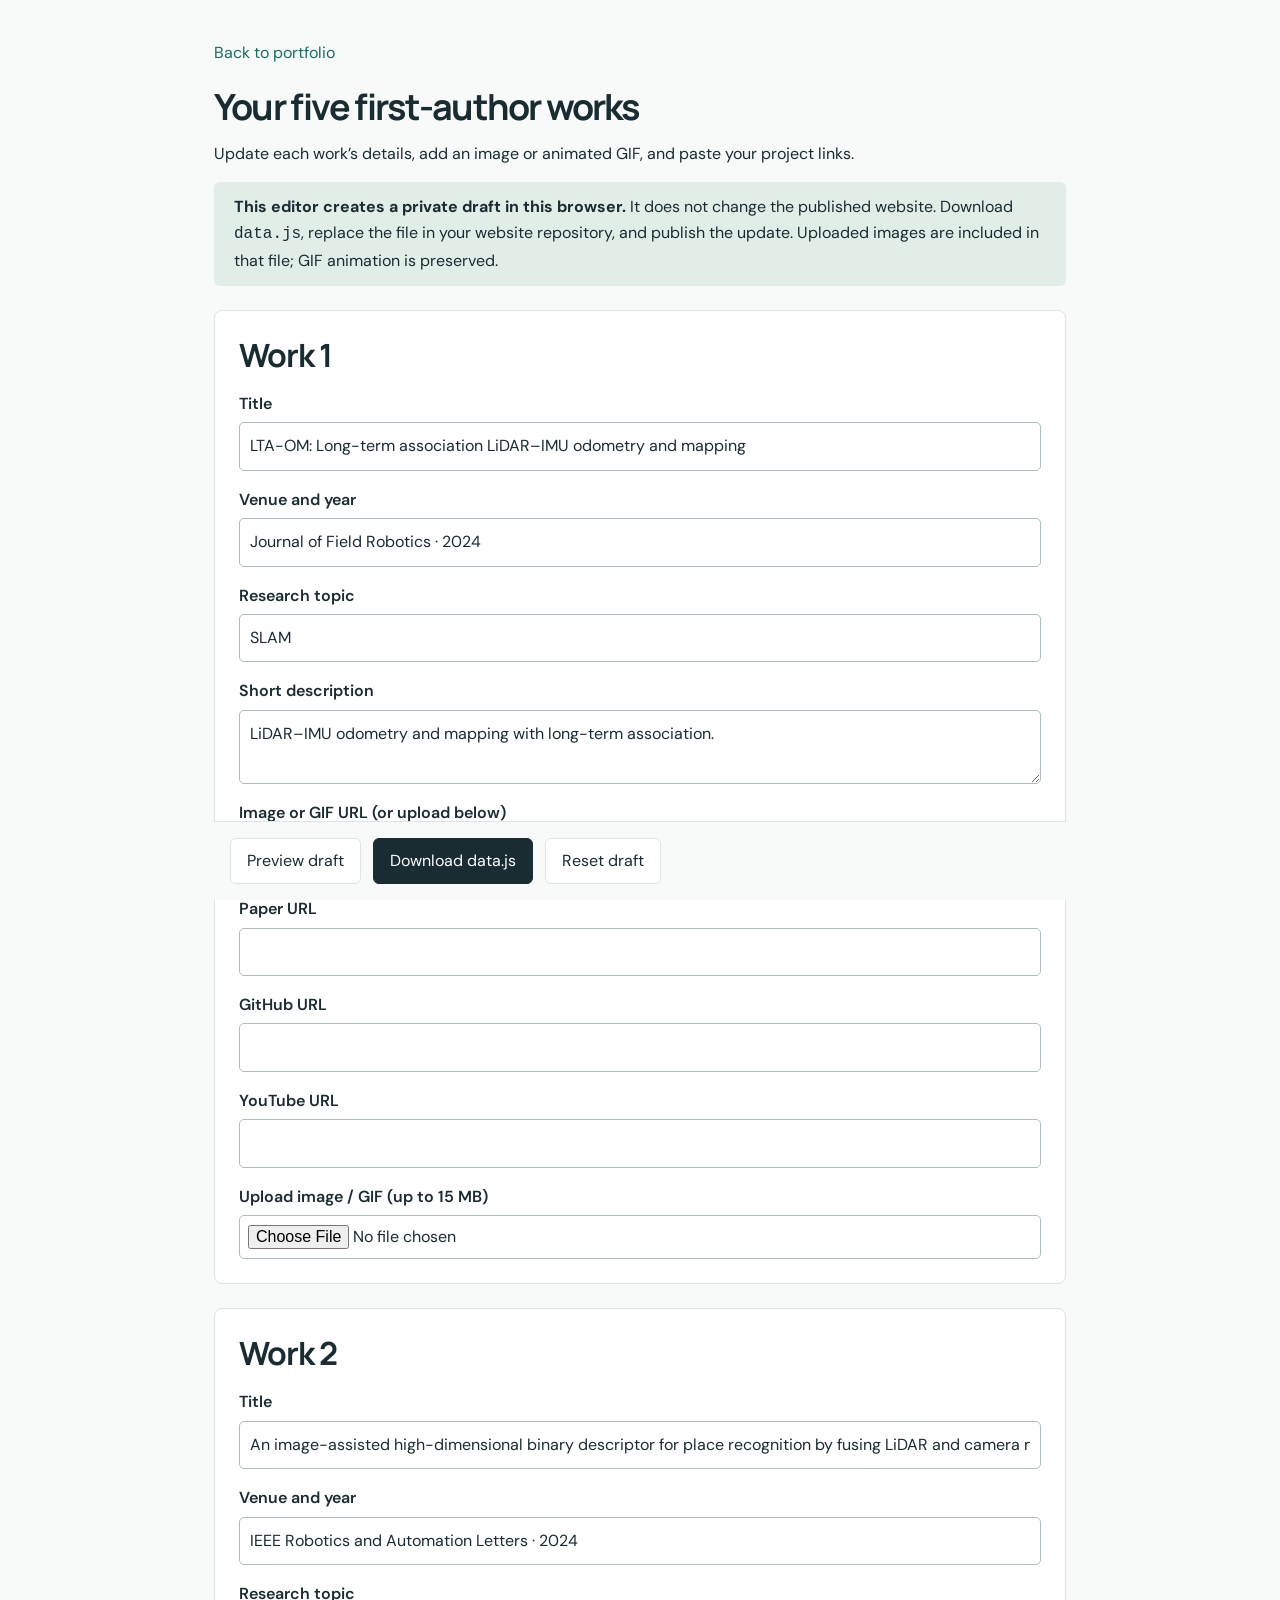
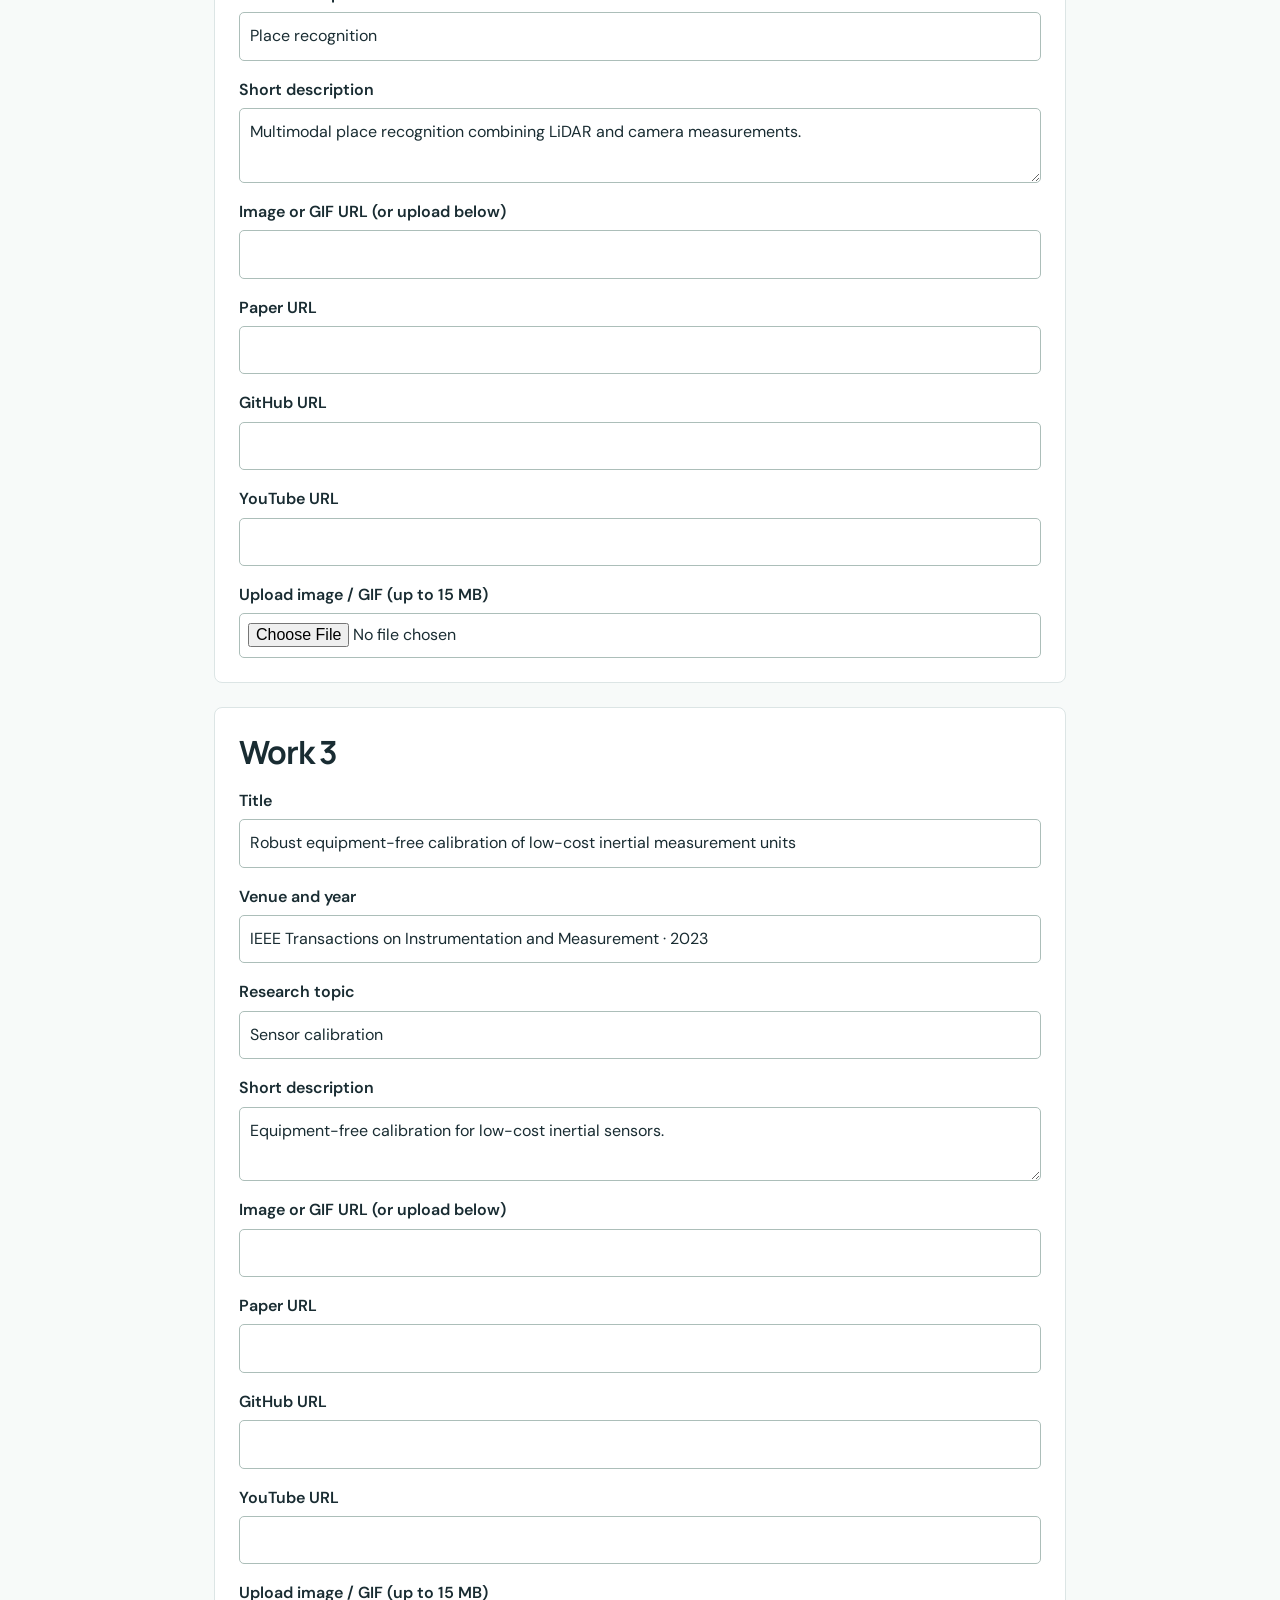
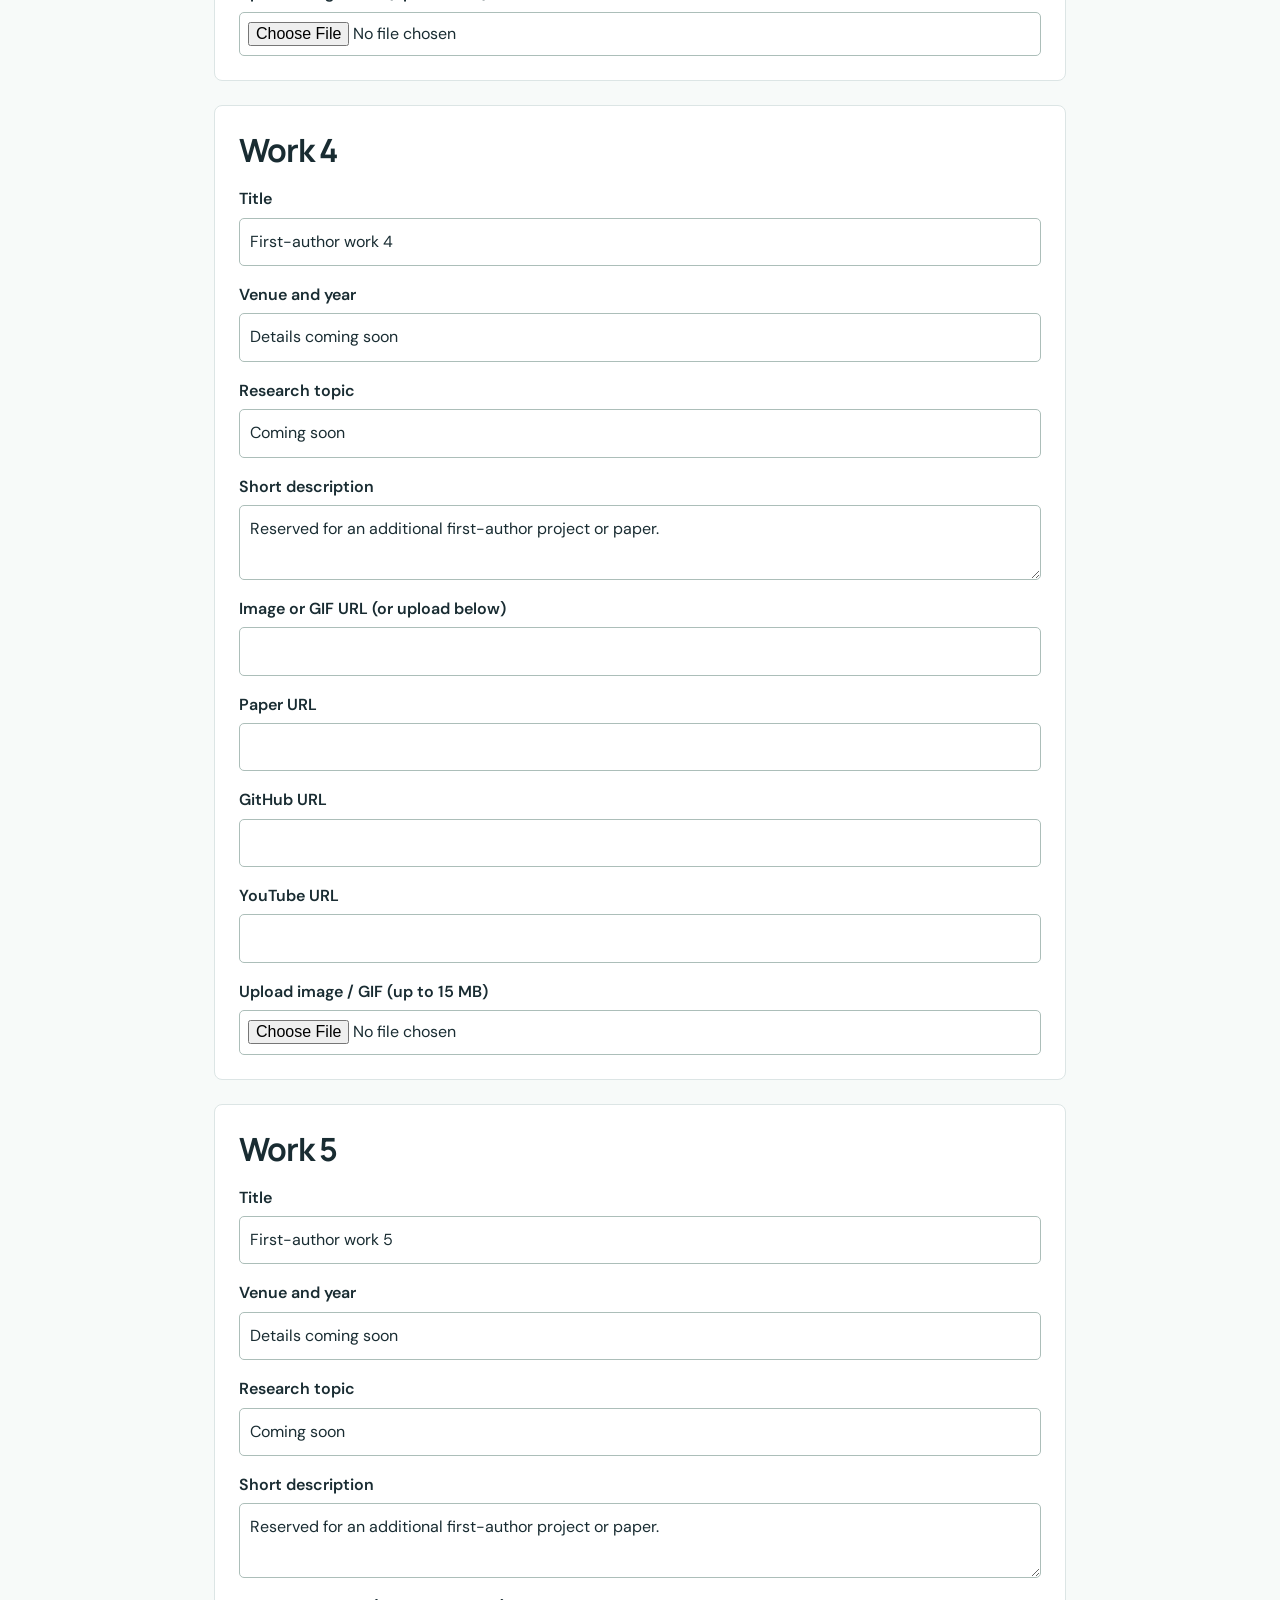
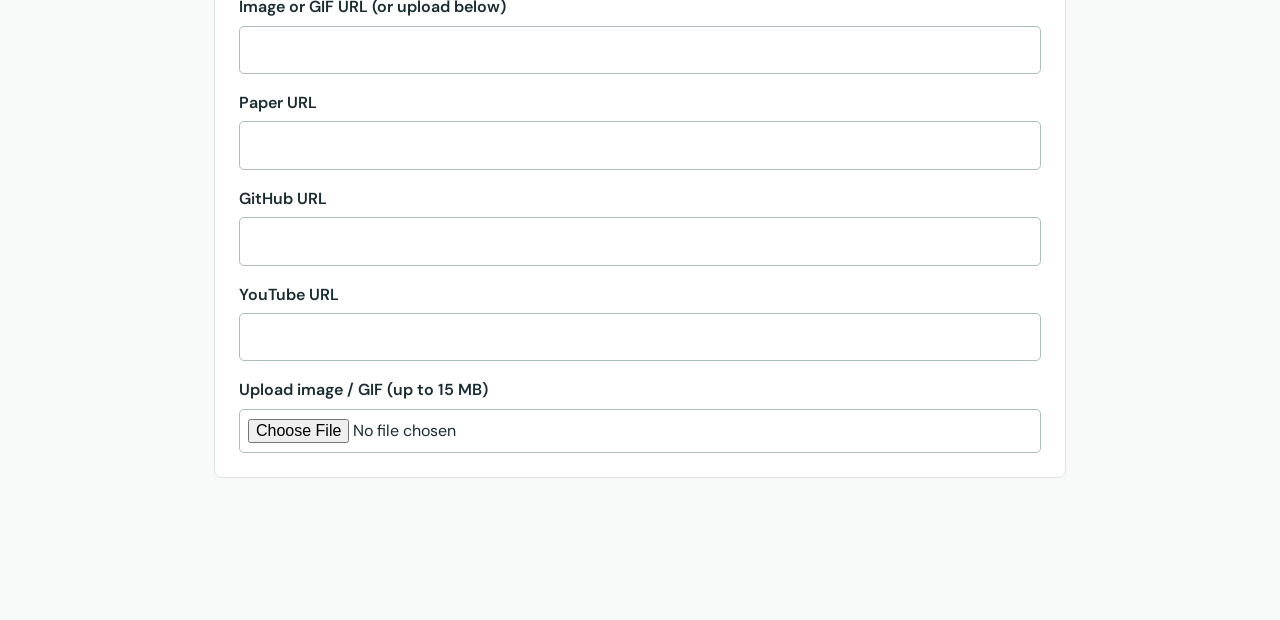
==== edit.html @ 9c7549ad "Add files via upload" ====
<!doctype html><html lang="en"><head><meta charset="utf-8"><meta name="viewport" content="width=device-width,initial-scale=1"><title>Edit projects | Zuhao Zou</title><link rel="stylesheet" href="style.css"><meta name="robots" content="noindex"></head><body><main class="editor"><a href="index.html">Back to portfolio</a><h1 style="font-size:36px">Your five first-author works</h1><p>Update each work’s details, add an image or animated GIF, and paste your project links.</p><div class="notice"><strong>This editor creates a private draft in this browser.</strong> It does not change the published website. Download <code>data.js</code>, replace the file in your website repository, and publish the update. Uploaded images are included in that file; GIF animation is preserved.</div><div id="editor"></div><div class="actions"><button id="preview">Preview draft</button><button id="download" class="primary">Download data.js</button><button id="reset">Reset draft</button><span id="status" role="status" aria-live="polite"></span></div></main><script src="data.js"></script><script src="editor.js"></script></body></html>
---- style.css ----
@import url('https://fonts.googleapis.com/css2?family=DM+Sans:wght@400;500;600;700&family=Manrope:wght@400;500;600;700;800&display=swap');
:root{--ink:#192c32;--muted:#5e7279;--line:#dce5e5;--accent:#166e63;--bg:#f7faf9}*{box-sizing:border-box}html{scroll-behavior:smooth;scroll-padding-top:90px}body{margin:0;background:var(--bg);color:var(--ink);font:16px/1.65 'DM Sans',sans-serif}a{color:var(--accent);text-decoration:none}a:hover{text-decoration:underline}button,input,textarea{font:inherit}button,.button{display:inline-block;border:1px solid var(--line);padding:9px 16px;border-radius:6px;background:white;color:var(--ink);cursor:pointer}button:hover,.button:hover{border-color:var(--accent)}header{background:#f7faf9f5;border-bottom:1px solid var(--line);position:sticky;top:0;z-index:2}.nav{max-width:1150px;margin:auto;display:flex;align-items:center;justify-content:space-between;gap:24px;padding:21px 32px}.brand{font-weight:800;color:var(--ink)}nav{display:flex;gap:28px;font-size:14px}nav a{color:var(--muted)}main{max-width:1150px;margin:auto;padding:0 32px}.hero{display:grid;grid-template-columns:1fr 270px;gap:85px;align-items:center;padding:86px 0 70px}.eyebrow{text-transform:uppercase;letter-spacing:.15em;font-size:13px;font-weight:700;color:var(--accent)}h1,h2,h3{font-family:Manrope,sans-serif;line-height:1.25}h1{font-size:clamp(40px,6vw,66px);letter-spacing:-.05em;margin:18px 0 12px}h1 span{font-size:28px;font-weight:500;letter-spacing:0;color:var(--muted);display:block;margin-top:12px}.intro{font-size:20px;max-width:640px;color:var(--muted)}.portrait{width:100%;aspect-ratio:1;object-fit:cover;border-radius:12px}.caption{font-size:14px;color:var(--muted);margin-top:12px}.links{display:flex;flex-wrap:wrap;gap:10px;margin-top:24px}.primary{background:var(--ink);color:white;border-color:var(--ink)}section{padding:58px 0;border-top:1px solid var(--line)}.section-head{display:flex;justify-content:space-between;align-items:end;gap:24px;margin-bottom:30px}h2{font-size:32px;letter-spacing:-.03em;margin:0 0 8px}p{margin:0 0 14px}.muted{color:var(--muted)}.work{display:grid;grid-template-columns:340px 1fr;gap:34px;padding:28px 0;border-bottom:1px solid var(--line)}.work:last-child{border-bottom:0}.media{background:#e7f0ed;border-radius:8px;aspect-ratio:16/10;display:flex;align-items:center;justify-content:center;overflow:hidden;position:relative}.media img{width:100%;height:100%;object-fit:contain}.placeholder{text-align:center;color:#52746e}.placeholder svg{display:block;margin:0 auto 12px}.placeholder small{display:block;font-size:13px;color:#6c847f}.tag{font-size:13px;color:var(--accent);font-weight:700;letter-spacing:.04em}h3{font-size:22px;margin:10px 0 12px}.venue{font-size:14px;color:var(--muted)}.work .links{margin-top:18px}.work .button{font-size:14px;padding:6px 12px}.empty-links{font-size:14px;color:var(--muted);margin-top:18px}.rows{display:grid;gap:30px}.row{display:grid;grid-template-columns:190px 1fr;gap:36px}.row h3{margin:0 0 6px;font-size:20px}.date{color:var(--muted);font-size:14px;padding-top:4px}.skills{display:flex;flex-wrap:wrap;gap:10px}.skill{padding:10px 18px;background:#e8efed;border-radius:5px}.contact{padding-bottom:65px}.contact a{font-size:22px}footer{max-width:1150px;margin:auto;padding:24px 32px;border-top:1px solid var(--line);display:flex;justify-content:space-between;font-size:14px;color:var(--muted)}:focus-visible{outline:3px solid #369a89;outline-offset:4px}.notice{padding:12px 20px;background:#e1eee8;border-radius:6px;margin-bottom:24px}.editor{max-width:900px;padding:40px 24px;margin:auto}.edit-card{border:1px solid var(--line);border-radius:8px;padding:24px;margin:24px 0;background:white}label{display:block;font-weight:600;margin:16px 0 5px}input,textarea{display:block;width:100%;padding:10px;border:1px solid #acbeb9;border-radius:5px;color:var(--ink);background:white}input[type=file]{padding:8px}.actions{position:sticky;bottom:0;padding:16px;background:#f7faf9f5;display:flex;flex-wrap:wrap;gap:12px;border-top:1px solid var(--line)}.edit-preview{max-height:180px;max-width:100%;margin-top:12px}.skip{position:absolute;left:-9999px}.skip:focus{left:10px;top:10px;background:white;z-index:5}@media(max-width:760px){.nav{padding:16px 20px;flex-wrap:wrap;gap:10px}nav{gap:18px;font-size:13px}main{padding:0 22px}.hero{grid-template-columns:1fr;gap:30px;padding:48px 0}.hero aside{max-width:200px;grid-row:1}.portrait{aspect-ratio:1.2}.intro{font-size:18px}.work{grid-template-columns:1fr;gap:20px}.row{grid-template-columns:1fr;gap:8px}.section-head{display:block}section{padding:40px 0}footer{padding:24px 22px;gap:20px}.contact a{font-size:18px}}@media(prefers-reduced-motion:reduce){html{scroll-behavior:auto}}
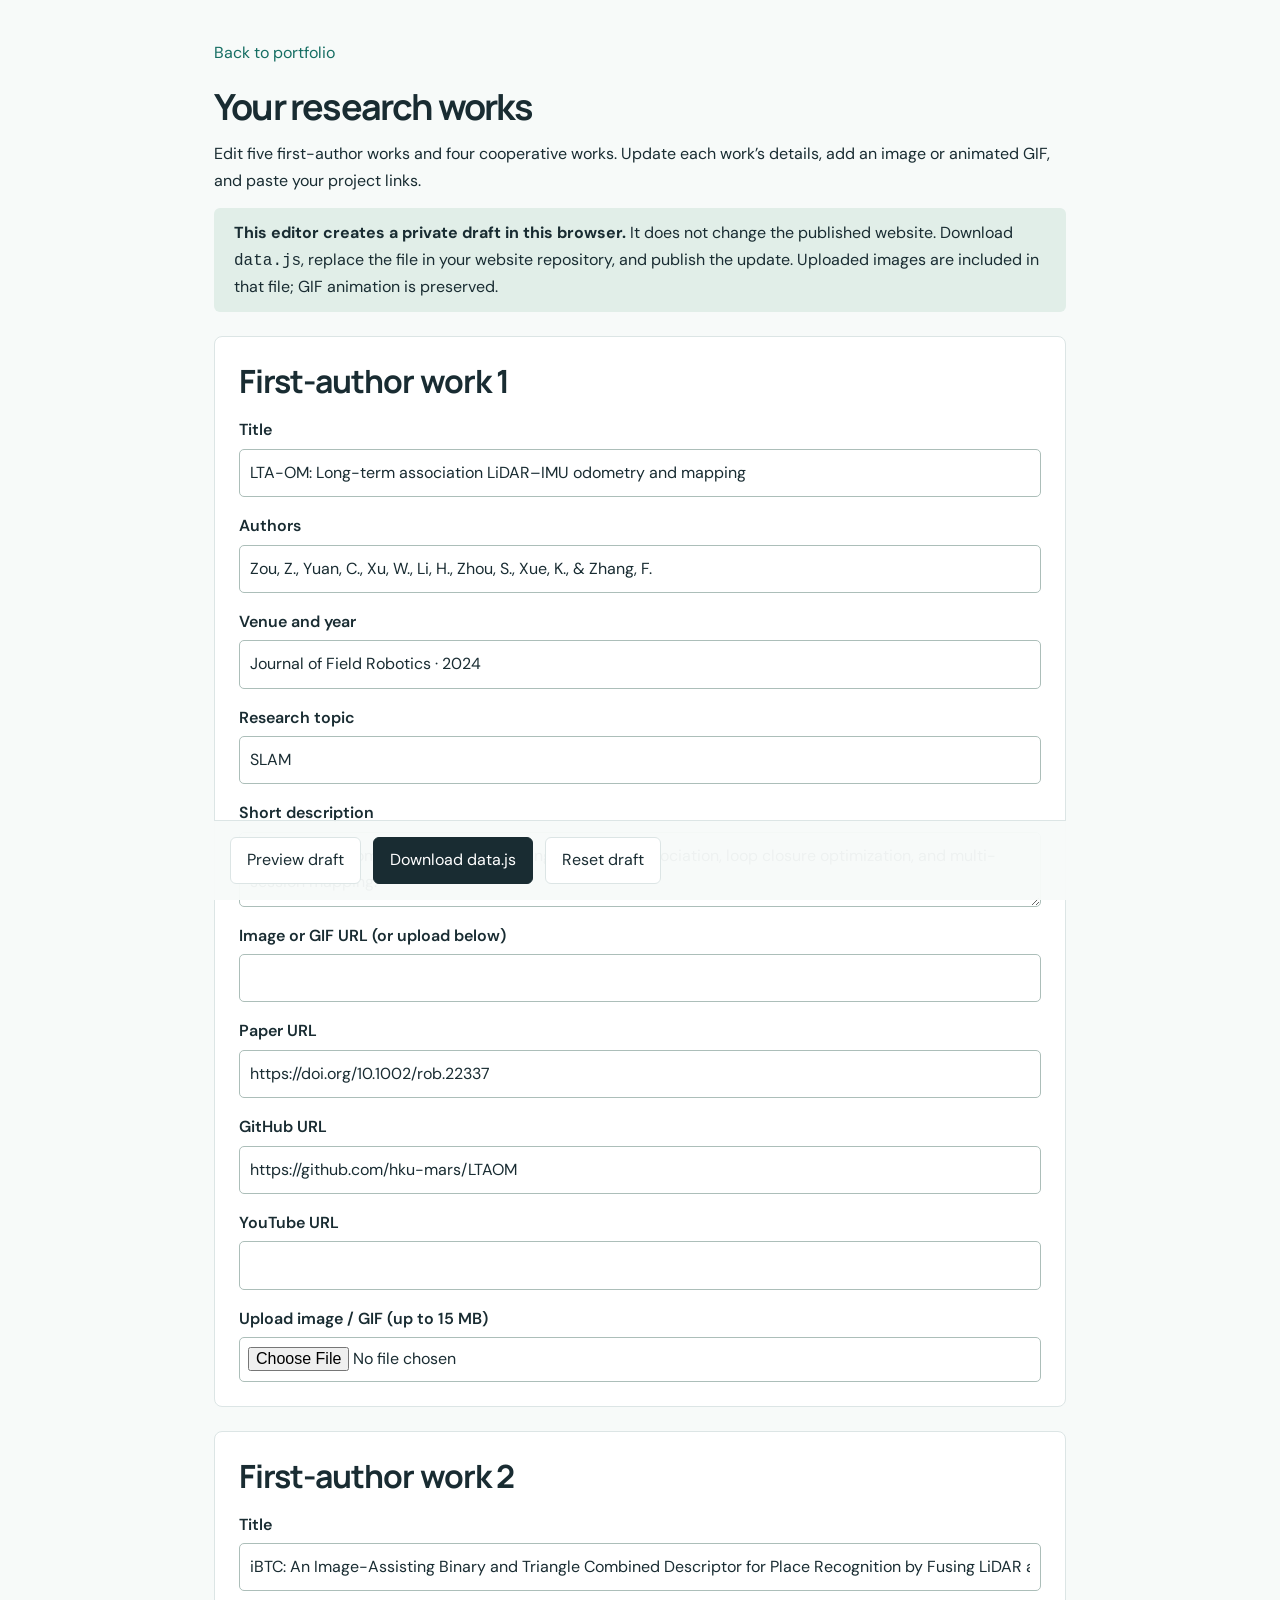
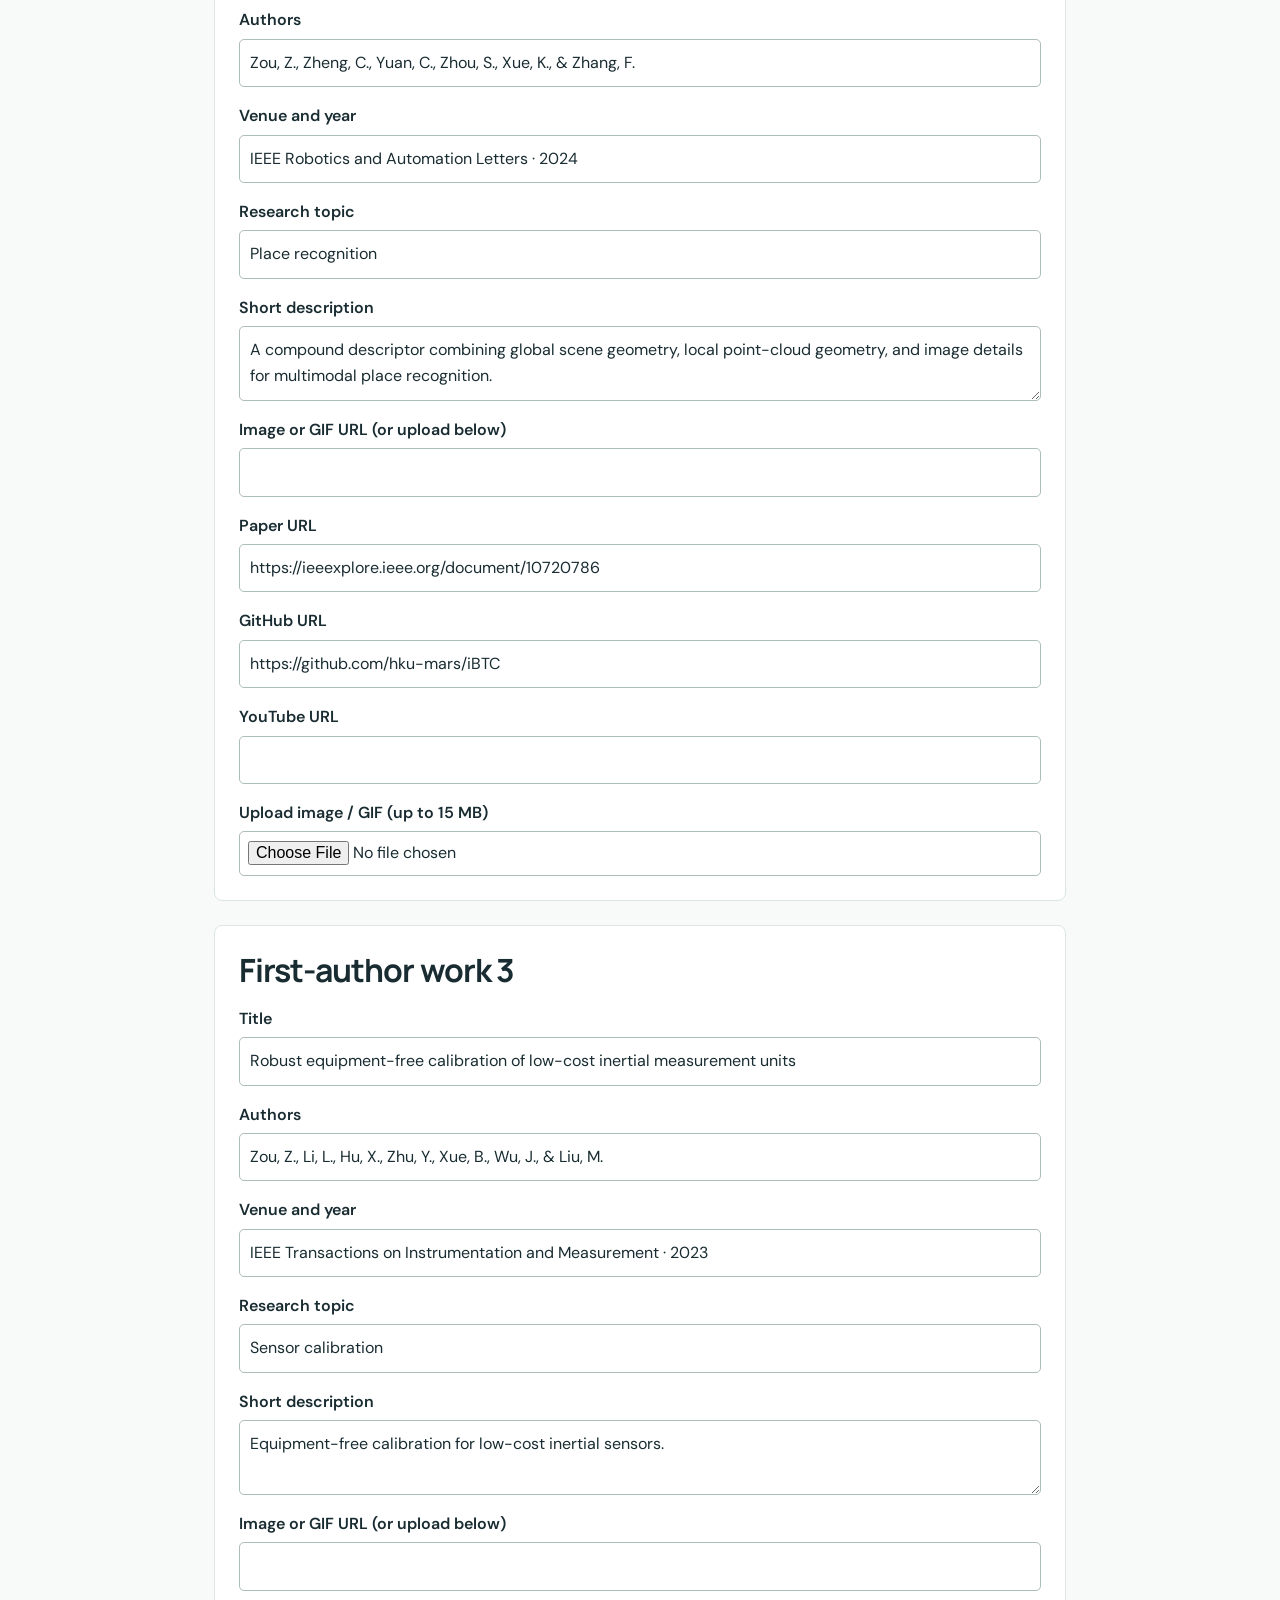
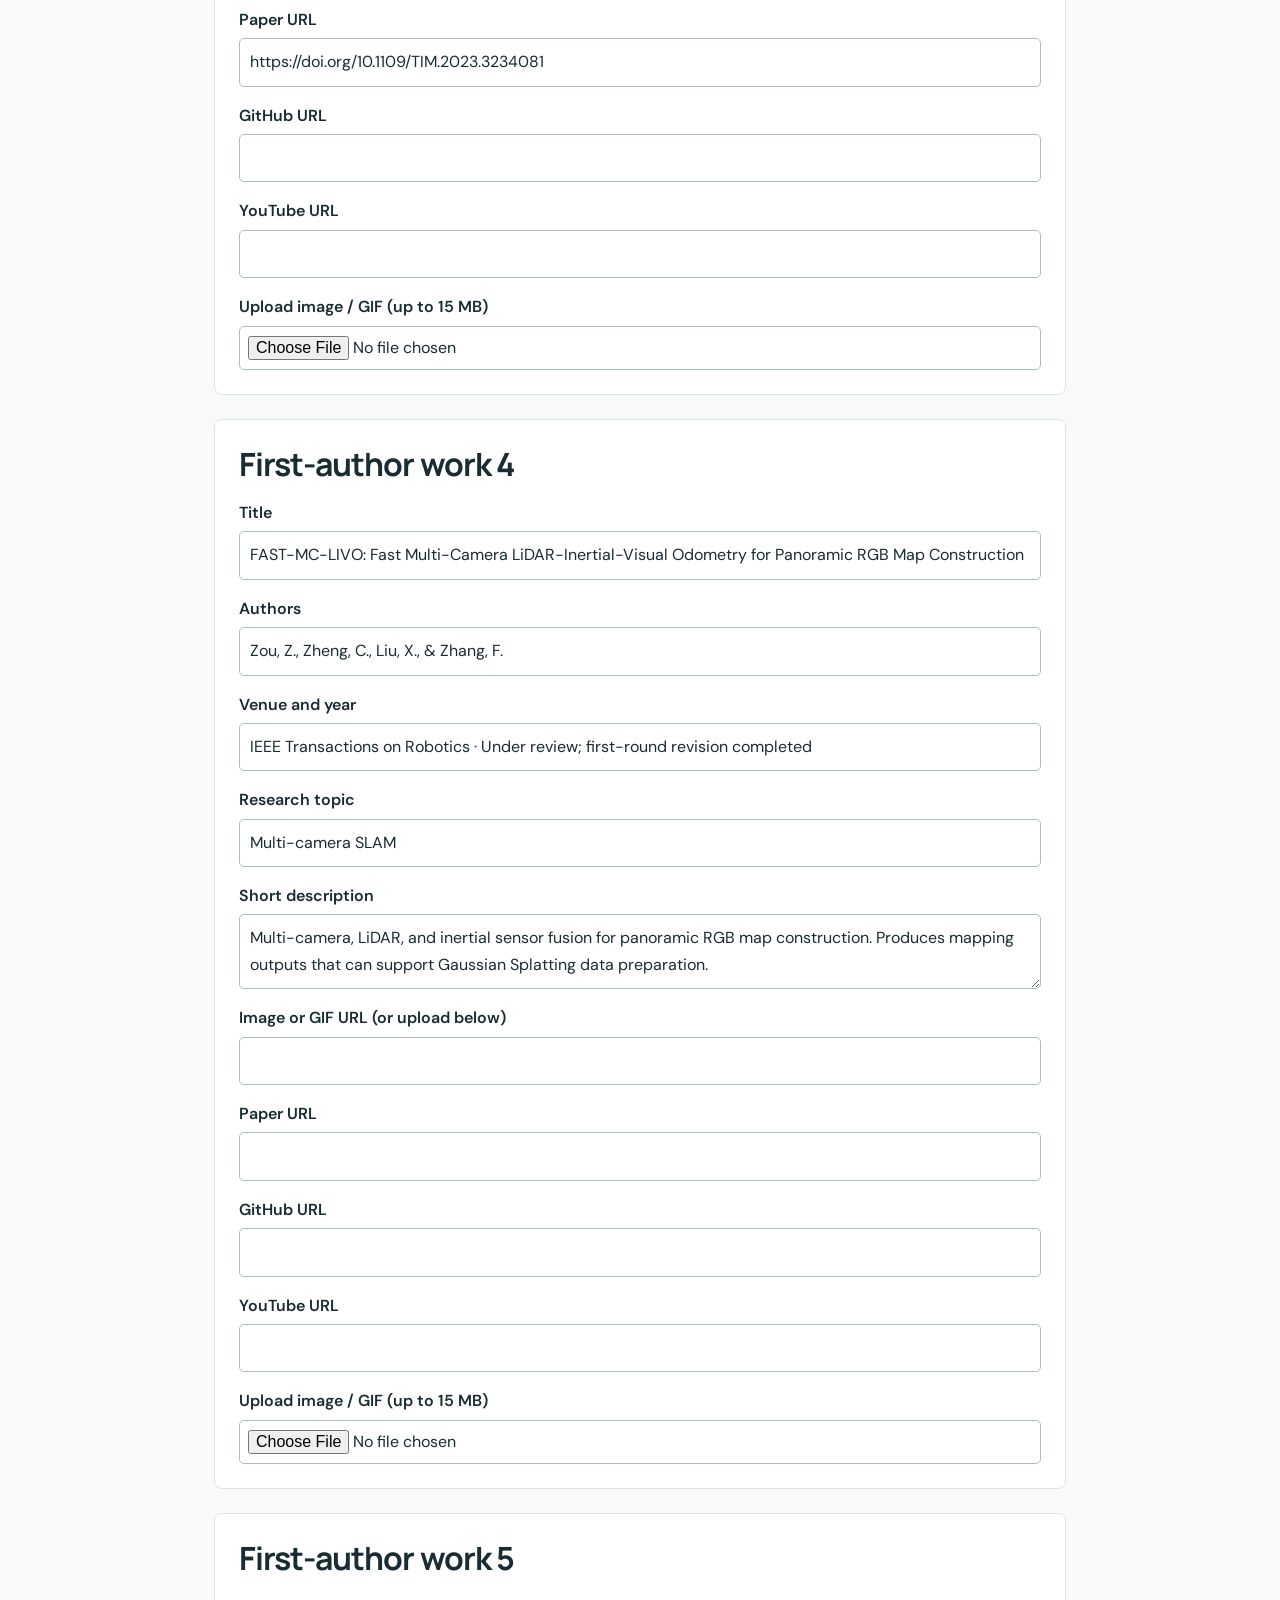
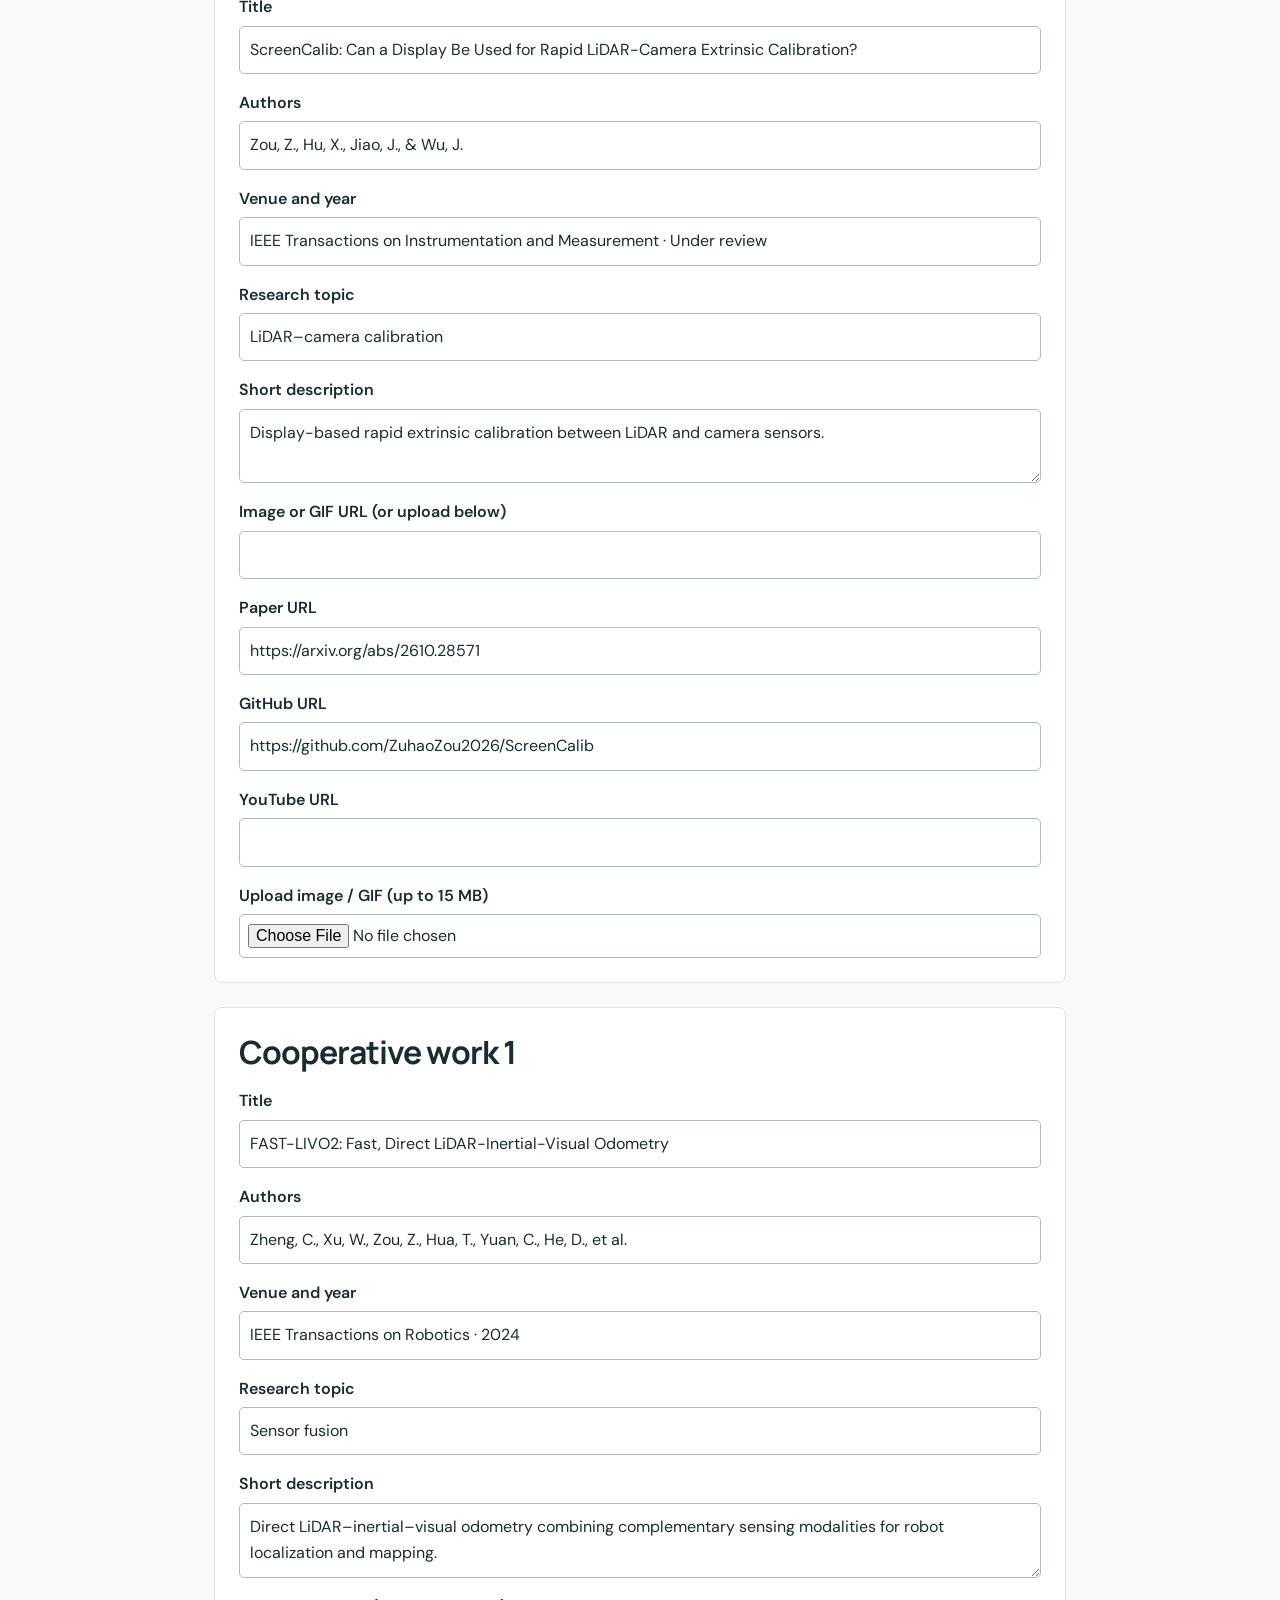
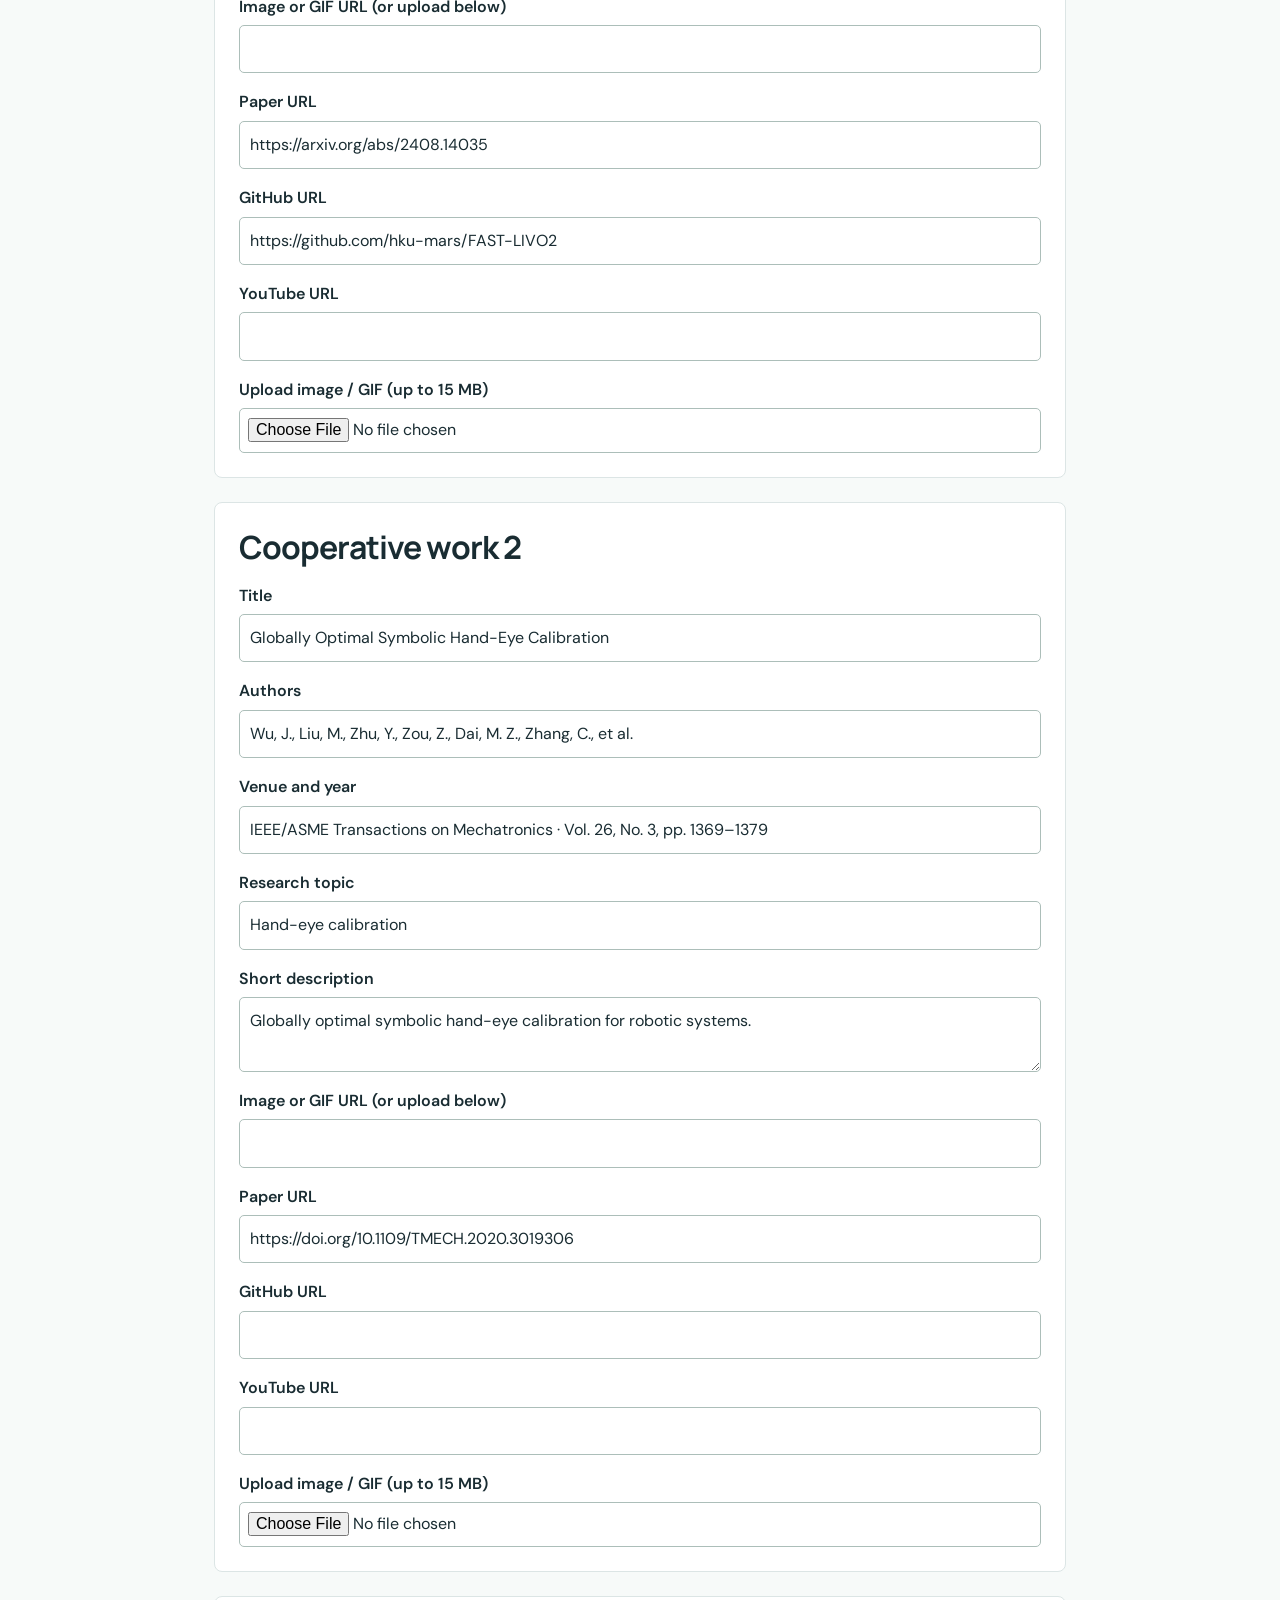
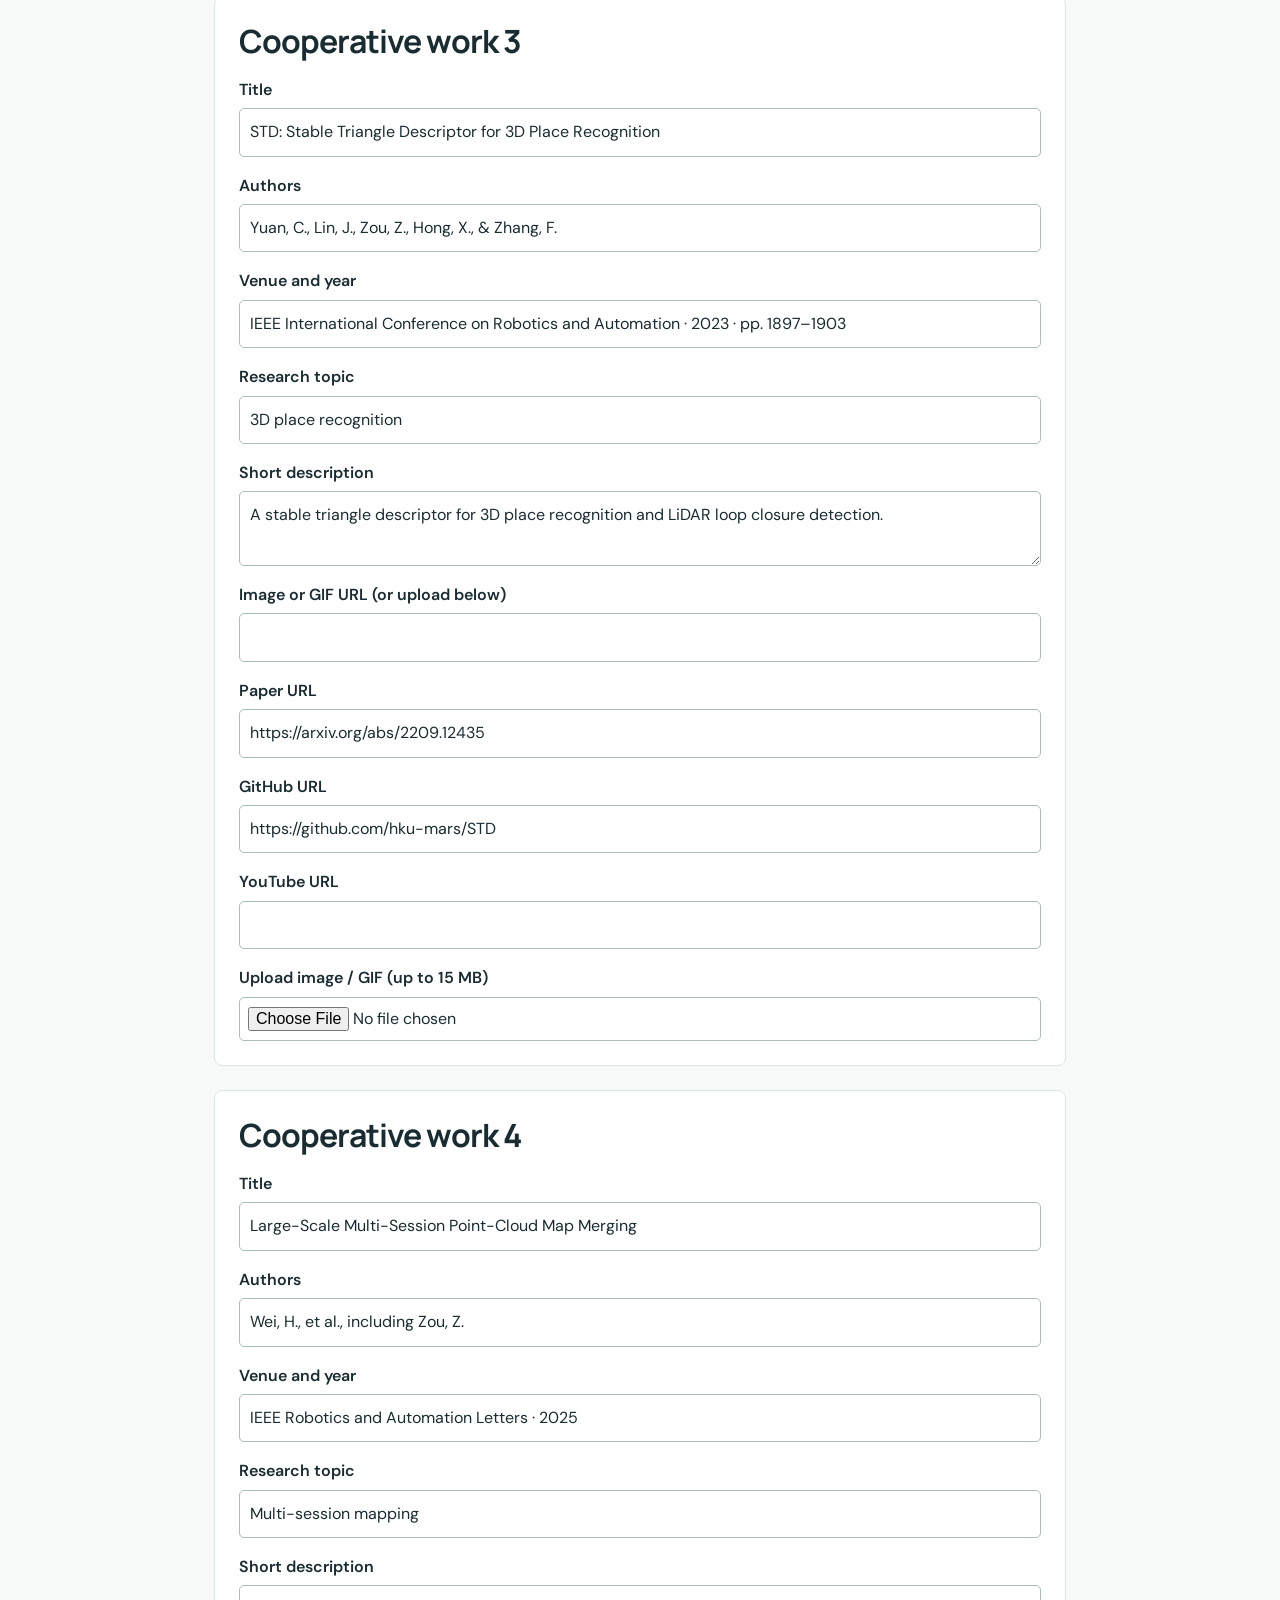
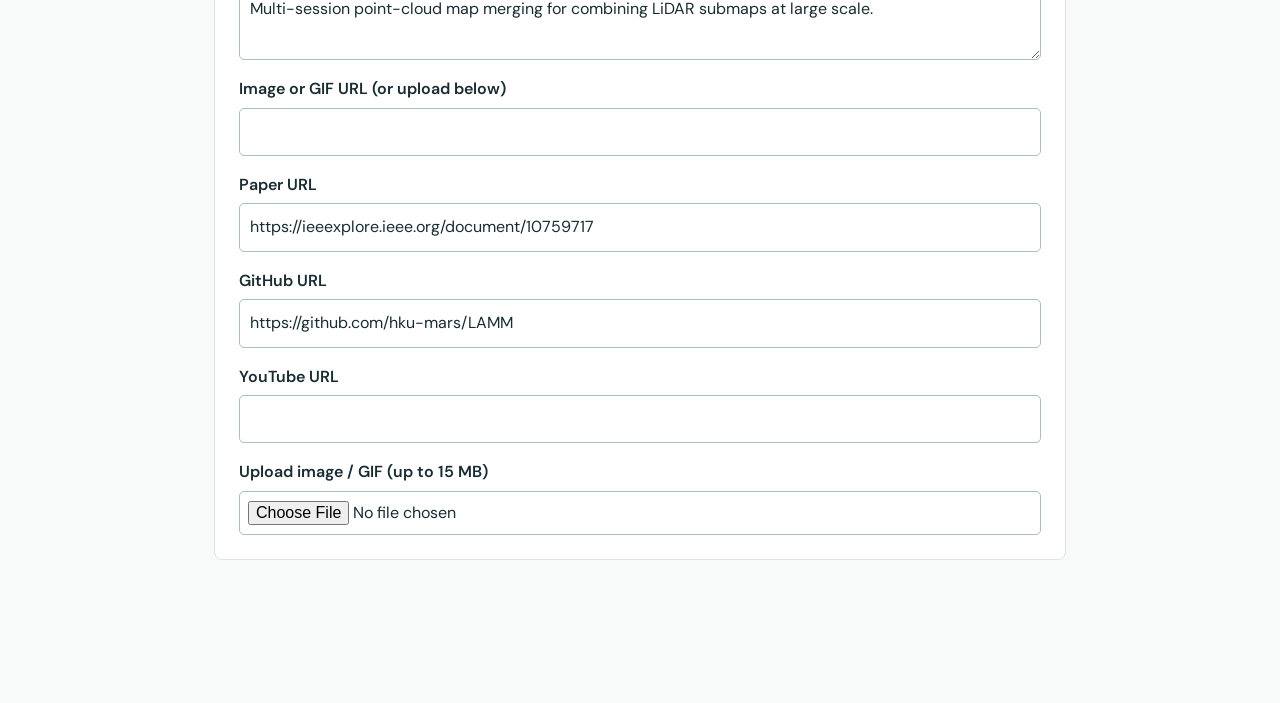
==== commit bb8e488f: "Add files via upload" ====
--- a/edit.html
+++ b/edit.html
@@ -1 +1 @@
-<!doctype html><html lang="en"><head><meta charset="utf-8"><meta name="viewport" content="width=device-width,initial-scale=1"><title>Edit projects | Zuhao Zou</title><link rel="stylesheet" href="style.css"><meta name="robots" content="noindex"></head><body><main class="editor"><a href="index.html">Back to portfolio</a><h1 style="font-size:36px">Your five first-author works</h1><p>Update each work’s details, add an image or animated GIF, and paste your project links.</p><div class="notice"><strong>This editor creates a private draft in this browser.</strong> It does not change the published website. Download <code>data.js</code>, replace the file in your website repository, and publish the update. Uploaded images are included in that file; GIF animation is preserved.</div><div id="editor"></div><div class="actions"><button id="preview">Preview draft</button><button id="download" class="primary">Download data.js</button><button id="reset">Reset draft</button><span id="status" role="status" aria-live="polite"></span></div></main><script src="data.js"></script><script src="editor.js"></script></body></html>+<!doctype html><html lang="en"><head><meta charset="utf-8"><meta name="viewport" content="width=device-width,initial-scale=1"><title>Edit projects | Zuhao Zou</title><link rel="stylesheet" href="style.css"><meta name="robots" content="noindex"></head><body><main class="editor"><a href="index.html">Back to portfolio</a><h1 style="font-size:36px">Your research works</h1><p>Edit five first-author works and four cooperative works. Update each work’s details, add an image or animated GIF, and paste your project links.</p><div class="notice"><strong>This editor creates a private draft in this browser.</strong> It does not change the published website. Download <code>data.js</code>, replace the file in your website repository, and publish the update. Uploaded images are included in that file; GIF animation is preserved.</div><div id="editor"></div><div class="actions"><button id="preview">Preview draft</button><button id="download" class="primary">Download data.js</button><button id="reset">Reset draft</button><span id="status" role="status" aria-live="polite"></span></div></main><script src="data.js?v=publications-links-2"></script><script src="editor.js?v=publications-links-2"></script></body></html>
--- a/style.css
+++ b/style.css
@@ -1,2 +1,4 @@
 @import url('https://fonts.googleapis.com/css2?family=DM+Sans:wght@400;500;600;700&family=Manrope:wght@400;500;600;700;800&display=swap');
-:root{--ink:#192c32;--muted:#5e7279;--line:#dce5e5;--accent:#166e63;--bg:#f7faf9}*{box-sizing:border-box}html{scroll-behavior:smooth;scroll-padding-top:90px}body{margin:0;background:var(--bg);color:var(--ink);font:16px/1.65 'DM Sans',sans-serif}a{color:var(--accent);text-decoration:none}a:hover{text-decoration:underline}button,input,textarea{font:inherit}button,.button{display:inline-block;border:1px solid var(--line);padding:9px 16px;border-radius:6px;background:white;color:var(--ink);cursor:pointer}button:hover,.button:hover{border-color:var(--accent)}header{background:#f7faf9f5;border-bottom:1px solid var(--line);position:sticky;top:0;z-index:2}.nav{max-width:1150px;margin:auto;display:flex;align-items:center;justify-content:space-between;gap:24px;padding:21px 32px}.brand{font-weight:800;color:var(--ink)}nav{display:flex;gap:28px;font-size:14px}nav a{color:var(--muted)}main{max-width:1150px;margin:auto;padding:0 32px}.hero{display:grid;grid-template-columns:1fr 270px;gap:85px;align-items:center;padding:86px 0 70px}.eyebrow{text-transform:uppercase;letter-spacing:.15em;font-size:13px;font-weight:700;color:var(--accent)}h1,h2,h3{font-family:Manrope,sans-serif;line-height:1.25}h1{font-size:clamp(40px,6vw,66px);letter-spacing:-.05em;margin:18px 0 12px}h1 span{font-size:28px;font-weight:500;letter-spacing:0;color:var(--muted);display:block;margin-top:12px}.intro{font-size:20px;max-width:640px;color:var(--muted)}.portrait{width:100%;aspect-ratio:1;object-fit:cover;border-radius:12px}.caption{font-size:14px;color:var(--muted);margin-top:12px}.links{display:flex;flex-wrap:wrap;gap:10px;margin-top:24px}.primary{background:var(--ink);color:white;border-color:var(--ink)}section{padding:58px 0;border-top:1px solid var(--line)}.section-head{display:flex;justify-content:space-between;align-items:end;gap:24px;margin-bottom:30px}h2{font-size:32px;letter-spacing:-.03em;margin:0 0 8px}p{margin:0 0 14px}.muted{color:var(--muted)}.work{display:grid;grid-template-columns:340px 1fr;gap:34px;padding:28px 0;border-bottom:1px solid var(--line)}.work:last-child{border-bottom:0}.media{background:#e7f0ed;border-radius:8px;aspect-ratio:16/10;display:flex;align-items:center;justify-content:center;overflow:hidden;position:relative}.media img{width:100%;height:100%;object-fit:contain}.placeholder{text-align:center;color:#52746e}.placeholder svg{display:block;margin:0 auto 12px}.placeholder small{display:block;font-size:13px;color:#6c847f}.tag{font-size:13px;color:var(--accent);font-weight:700;letter-spacing:.04em}h3{font-size:22px;margin:10px 0 12px}.venue{font-size:14px;color:var(--muted)}.work .links{margin-top:18px}.work .button{font-size:14px;padding:6px 12px}.empty-links{font-size:14px;color:var(--muted);margin-top:18px}.rows{display:grid;gap:30px}.row{display:grid;grid-template-columns:190px 1fr;gap:36px}.row h3{margin:0 0 6px;font-size:20px}.date{color:var(--muted);font-size:14px;padding-top:4px}.skills{display:flex;flex-wrap:wrap;gap:10px}.skill{padding:10px 18px;background:#e8efed;border-radius:5px}.contact{padding-bottom:65px}.contact a{font-size:22px}footer{max-width:1150px;margin:auto;padding:24px 32px;border-top:1px solid var(--line);display:flex;justify-content:space-between;font-size:14px;color:var(--muted)}:focus-visible{outline:3px solid #369a89;outline-offset:4px}.notice{padding:12px 20px;background:#e1eee8;border-radius:6px;margin-bottom:24px}.editor{max-width:900px;padding:40px 24px;margin:auto}.edit-card{border:1px solid var(--line);border-radius:8px;padding:24px;margin:24px 0;background:white}label{display:block;font-weight:600;margin:16px 0 5px}input,textarea{display:block;width:100%;padding:10px;border:1px solid #acbeb9;border-radius:5px;color:var(--ink);background:white}input[type=file]{padding:8px}.actions{position:sticky;bottom:0;padding:16px;background:#f7faf9f5;display:flex;flex-wrap:wrap;gap:12px;border-top:1px solid var(--line)}.edit-preview{max-height:180px;max-width:100%;margin-top:12px}.skip{position:absolute;left:-9999px}.skip:focus{left:10px;top:10px;background:white;z-index:5}@media(max-width:760px){.nav{padding:16px 20px;flex-wrap:wrap;gap:10px}nav{gap:18px;font-size:13px}main{padding:0 22px}.hero{grid-template-columns:1fr;gap:30px;padding:48px 0}.hero aside{max-width:200px;grid-row:1}.portrait{aspect-ratio:1.2}.intro{font-size:18px}.work{grid-template-columns:1fr;gap:20px}.row{grid-template-columns:1fr;gap:8px}.section-head{display:block}section{padding:40px 0}footer{padding:24px 22px;gap:20px}.contact a{font-size:18px}}@media(prefers-reduced-motion:reduce){html{scroll-behavior:auto}}+:root{--ink:#192c32;--muted:#5e7279;--line:#dce5e5;--accent:#166e63;--bg:#f7faf9}*{box-sizing:border-box}html{scroll-behavior:smooth;scroll-padding-top:90px}body{margin:0;background:var(--bg);color:var(--ink);font:16px/1.65 'DM Sans',sans-serif}a{color:var(--accent);text-decoration:none}a:hover{text-decoration:underline}button,input,textarea{font:inherit}button,.button{display:inline-block;border:1px solid var(--line);padding:9px 16px;border-radius:6px;background:white;color:var(--ink);cursor:pointer}button:hover,.button:hover{border-color:var(--accent)}header{background:#f7faf9f5;border-bottom:1px solid var(--line);position:sticky;top:0;z-index:2}.nav{max-width:1150px;margin:auto;display:flex;align-items:center;justify-content:space-between;gap:24px;padding:21px 32px}.brand{font-weight:800;color:var(--ink)}nav{display:flex;gap:28px;font-size:14px}nav a{color:var(--muted)}main{max-width:1150px;margin:auto;padding:0 32px}.hero{display:grid;grid-template-columns:1fr 270px;gap:85px;align-items:center;padding:86px 0 70px}.eyebrow{text-transform:uppercase;letter-spacing:.15em;font-size:13px;font-weight:700;color:var(--accent)}h1,h2,h3{font-family:Manrope,sans-serif;line-height:1.25}h1{font-size:clamp(40px,6vw,66px);letter-spacing:-.05em;margin:18px 0 12px}h1 span{font-size:28px;font-weight:500;letter-spacing:0;color:var(--muted);display:block;margin-top:12px}.intro{font-size:20px;max-width:640px;color:var(--muted)}.portrait{width:100%;aspect-ratio:1;object-fit:cover;border-radius:12px}.caption{font-size:14px;color:var(--muted);margin-top:12px}.links{display:flex;flex-wrap:wrap;gap:10px;margin-top:24px}.primary{background:var(--ink);color:white;border-color:var(--ink)}section{padding:58px 0;border-top:1px solid var(--line)}.section-head{display:flex;justify-content:space-between;align-items:end;gap:24px;margin-bottom:30px}h2{font-size:32px;letter-spacing:-.03em;margin:0 0 8px}p{margin:0 0 14px}.muted{color:var(--muted)}.work{display:grid;grid-template-columns:340px 1fr;gap:34px;padding:28px 0;border-bottom:1px solid var(--line)}.work:last-child{border-bottom:0}.media{background:#e7f0ed;border-radius:8px;aspect-ratio:16/10;display:flex;align-items:center;justify-content:center;overflow:hidden;position:relative}.media img{width:100%;height:100%;object-fit:contain}.placeholder{text-align:center;color:#52746e}.placeholder svg{display:block;margin:0 auto 12px}.placeholder small{display:block;font-size:13px;color:#6c847f}.tag{font-size:13px;color:var(--accent);font-weight:700;letter-spacing:.04em}h3{font-size:22px;margin:10px 0 12px}.venue{font-size:14px;color:var(--muted)}.work .links{margin-top:18px}.work .button{font-size:14px;padding:6px 12px}.empty-links{font-size:14px;color:var(--muted);margin-top:18px}.rows{display:grid;gap:30px}.row{display:grid;grid-template-columns:190px 1fr;gap:36px}.row h3{margin:0 0 6px;font-size:20px}.date{color:var(--muted);font-size:14px;padding-top:4px}.skills{display:flex;flex-wrap:wrap;gap:10px}.skill{padding:10px 18px;background:#e8efed;border-radius:5px}.contact{padding-bottom:65px}.contact a{font-size:22px}footer{max-width:1150px;margin:auto;padding:24px 32px;border-top:1px solid var(--line);display:flex;justify-content:space-between;font-size:14px;color:var(--muted)}:focus-visible{outline:3px solid #369a89;outline-offset:4px}.notice{padding:12px 20px;background:#e1eee8;border-radius:6px;margin-bottom:24px}.editor{max-width:900px;padding:40px 24px;margin:auto}.edit-card{border:1px solid var(--line);border-radius:8px;padding:24px;margin:24px 0;background:white}label{display:block;font-weight:600;margin:16px 0 5px}input,textarea{display:block;width:100%;padding:10px;border:1px solid #acbeb9;border-radius:5px;color:var(--ink);background:white}input[type=file]{padding:8px}.actions{position:sticky;bottom:0;padding:16px;background:#f7faf9f5;display:flex;flex-wrap:wrap;gap:12px;border-top:1px solid var(--line)}.edit-preview{max-height:180px;max-width:100%;margin-top:12px}.skip{position:absolute;left:-9999px}.skip:focus{left:10px;top:10px;background:white;z-index:5}@media(max-width:760px){.nav{padding:16px 20px;flex-wrap:wrap;gap:10px}nav{gap:18px;font-size:13px}main{padding:0 22px}.hero{grid-template-columns:1fr;gap:30px;padding:48px 0}.hero aside{max-width:200px;grid-row:1}.portrait{aspect-ratio:1.2}.intro{font-size:18px}.work{grid-template-columns:1fr;gap:20px}.row{grid-template-columns:1fr;gap:8px}.section-head{display:block}section{padding:40px 0}footer{padding:24px 22px;gap:20px}.contact a{font-size:18px}}@media(prefers-reduced-motion:reduce){html{scroll-behavior:auto}}
+/* University affiliations */
+.university-heading{display:flex;align-items:center;gap:20px}.university-logo{width:140px;height:56px;object-fit:contain;flex:0 0 140px;background:#fff;padding:6px;border-radius:4px}.ucl-logo{background:#36134f;padding:12px}.university-ranking{font-size:16px;font-weight:500;color:var(--muted)}.inline-university img{display:inline-block;vertical-align:middle;width:83px;height:20px;object-fit:contain;margin-right:6px}.inline-university{display:inline}.caption .inline-university img{width:62px;height:16px}@media(max-width:760px){.university-heading{gap:14px}.university-logo{width:100px;flex-basis:100px;height:48px}.row h3{font-size:18px}.university-ranking{display:block;font-size:14px;margin-top:6px}}
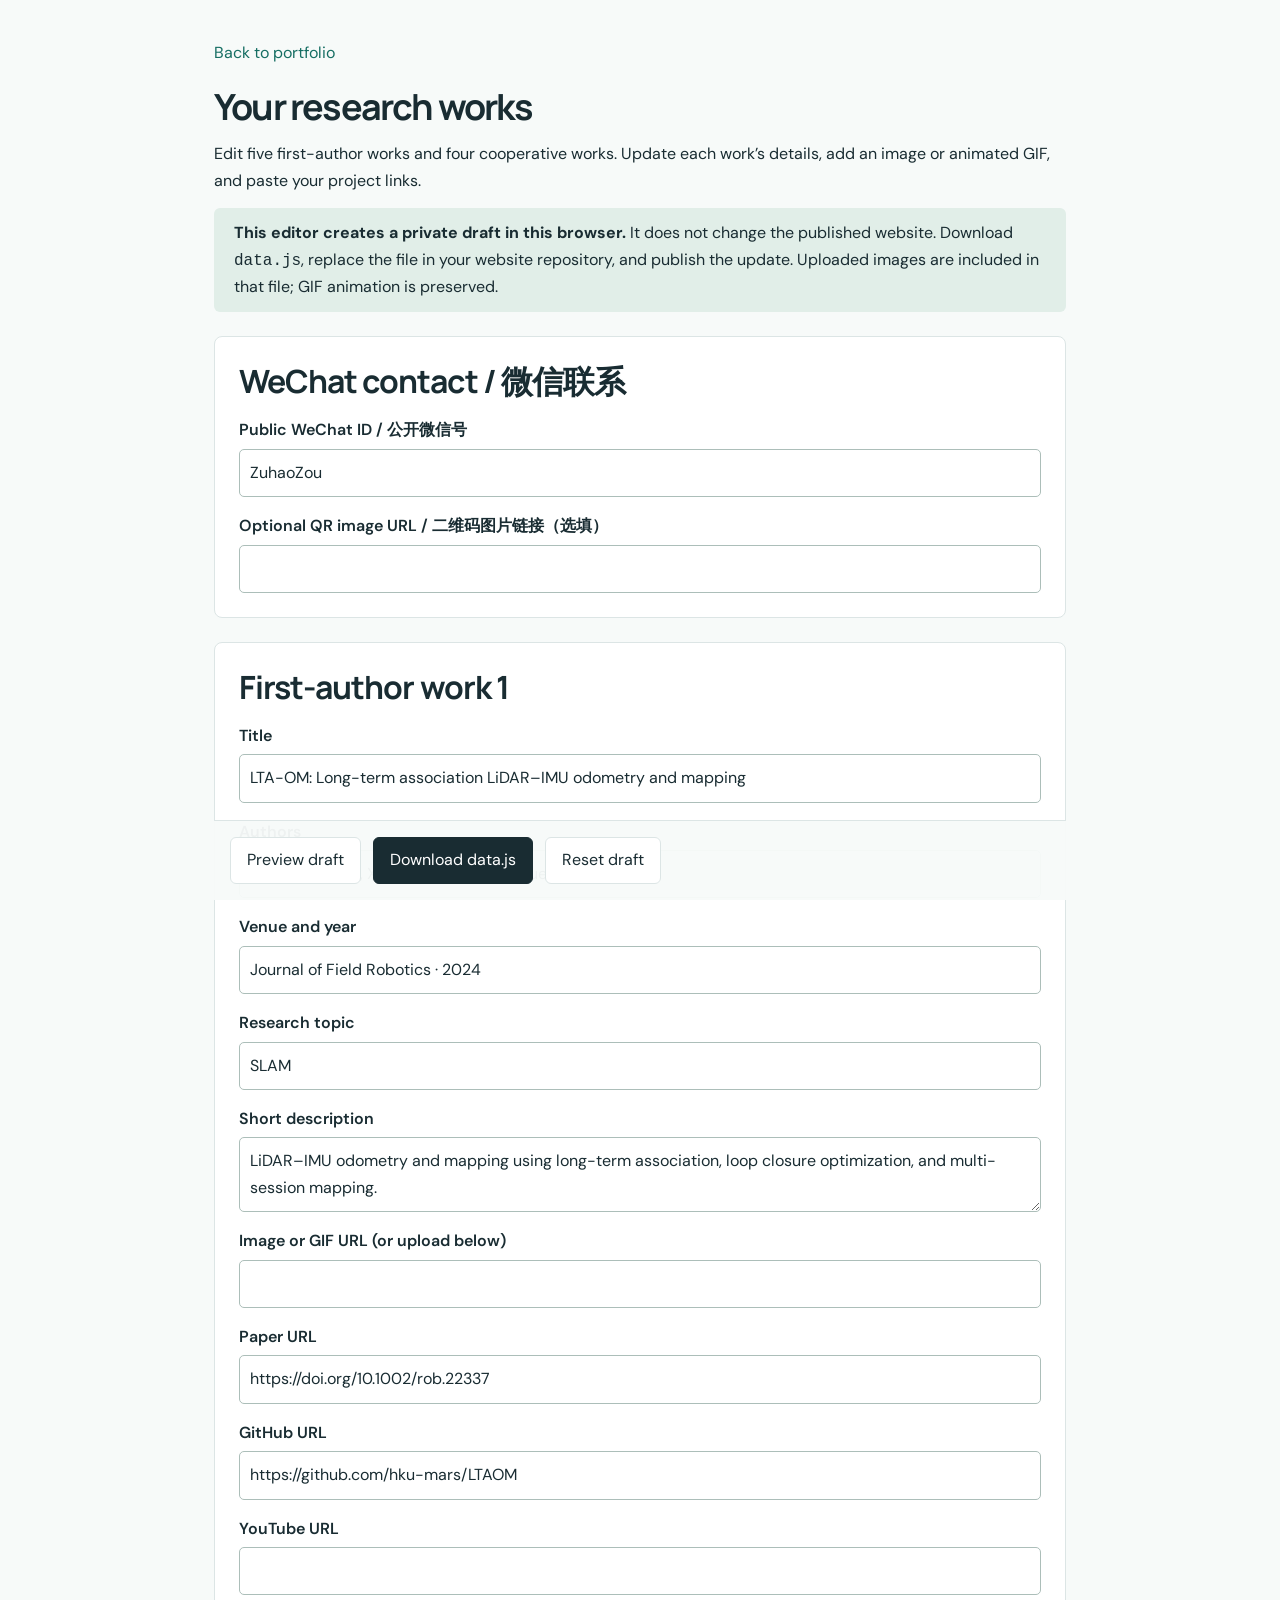
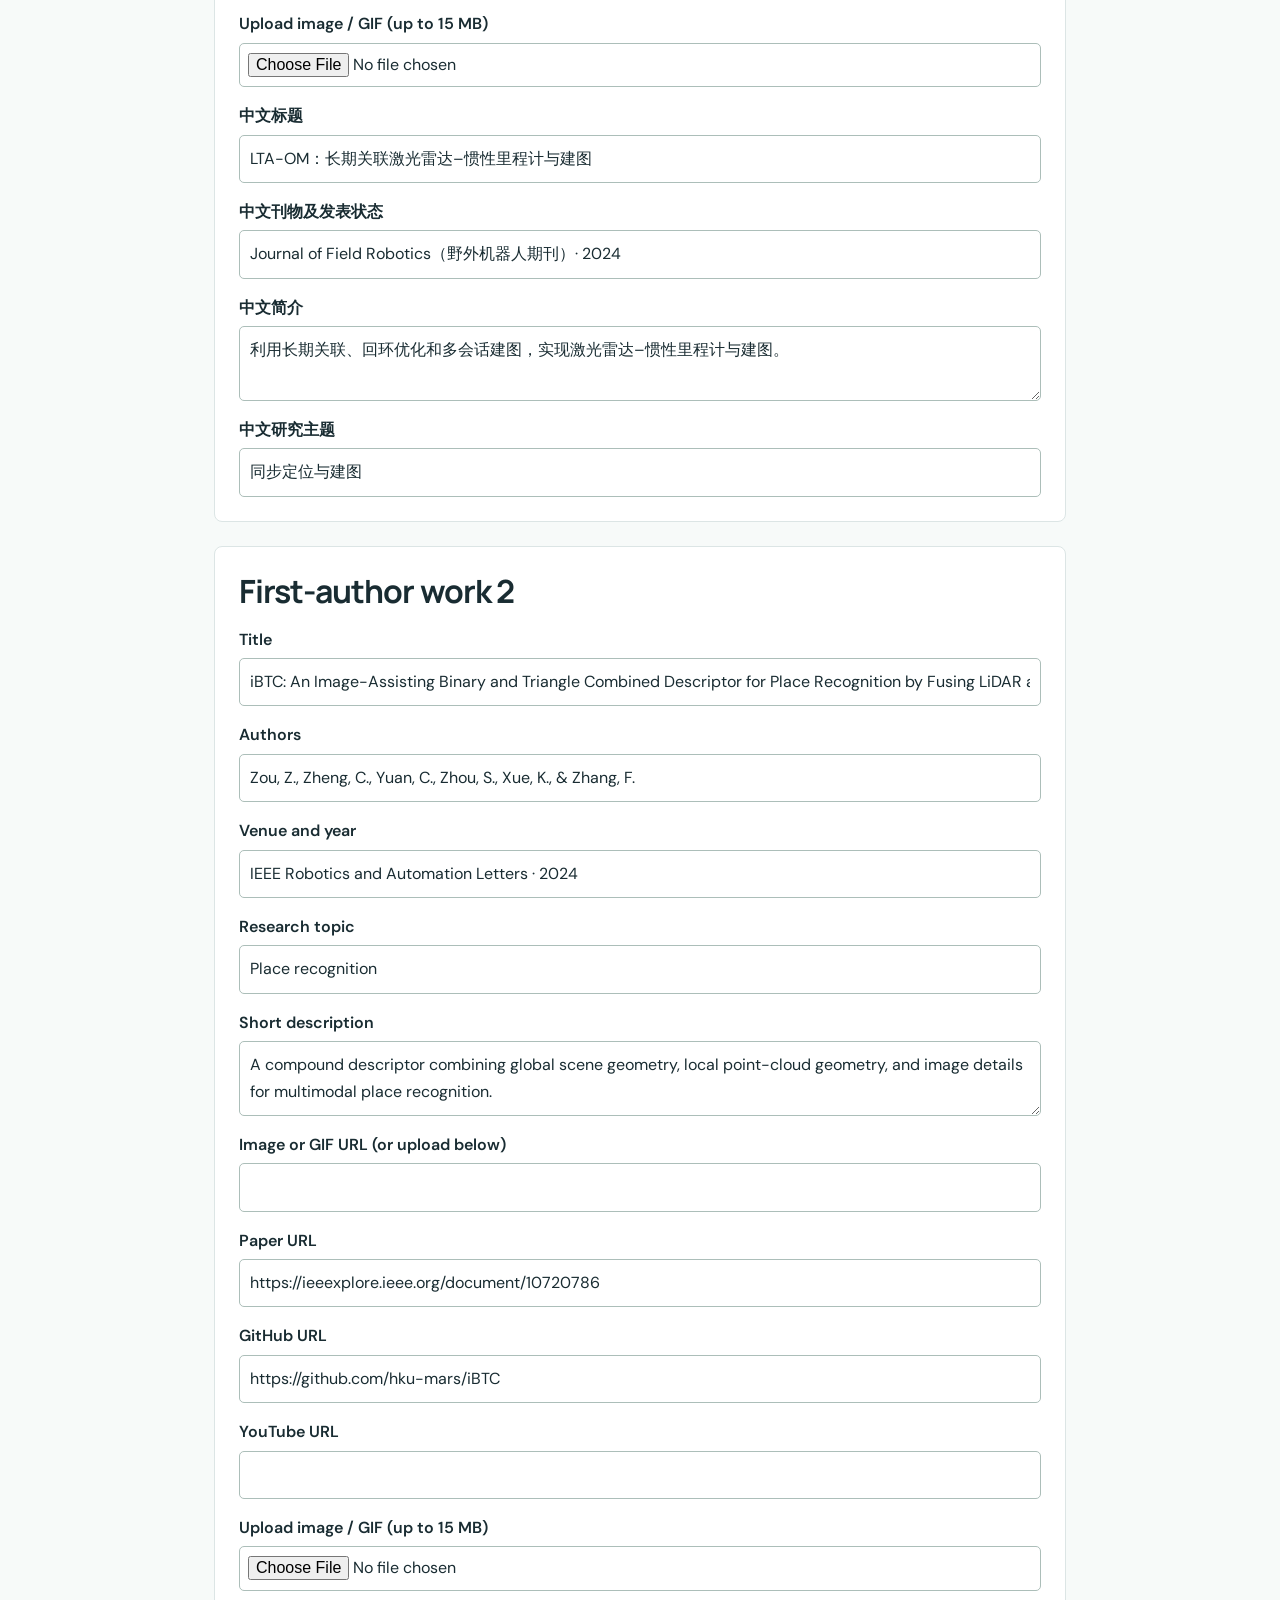
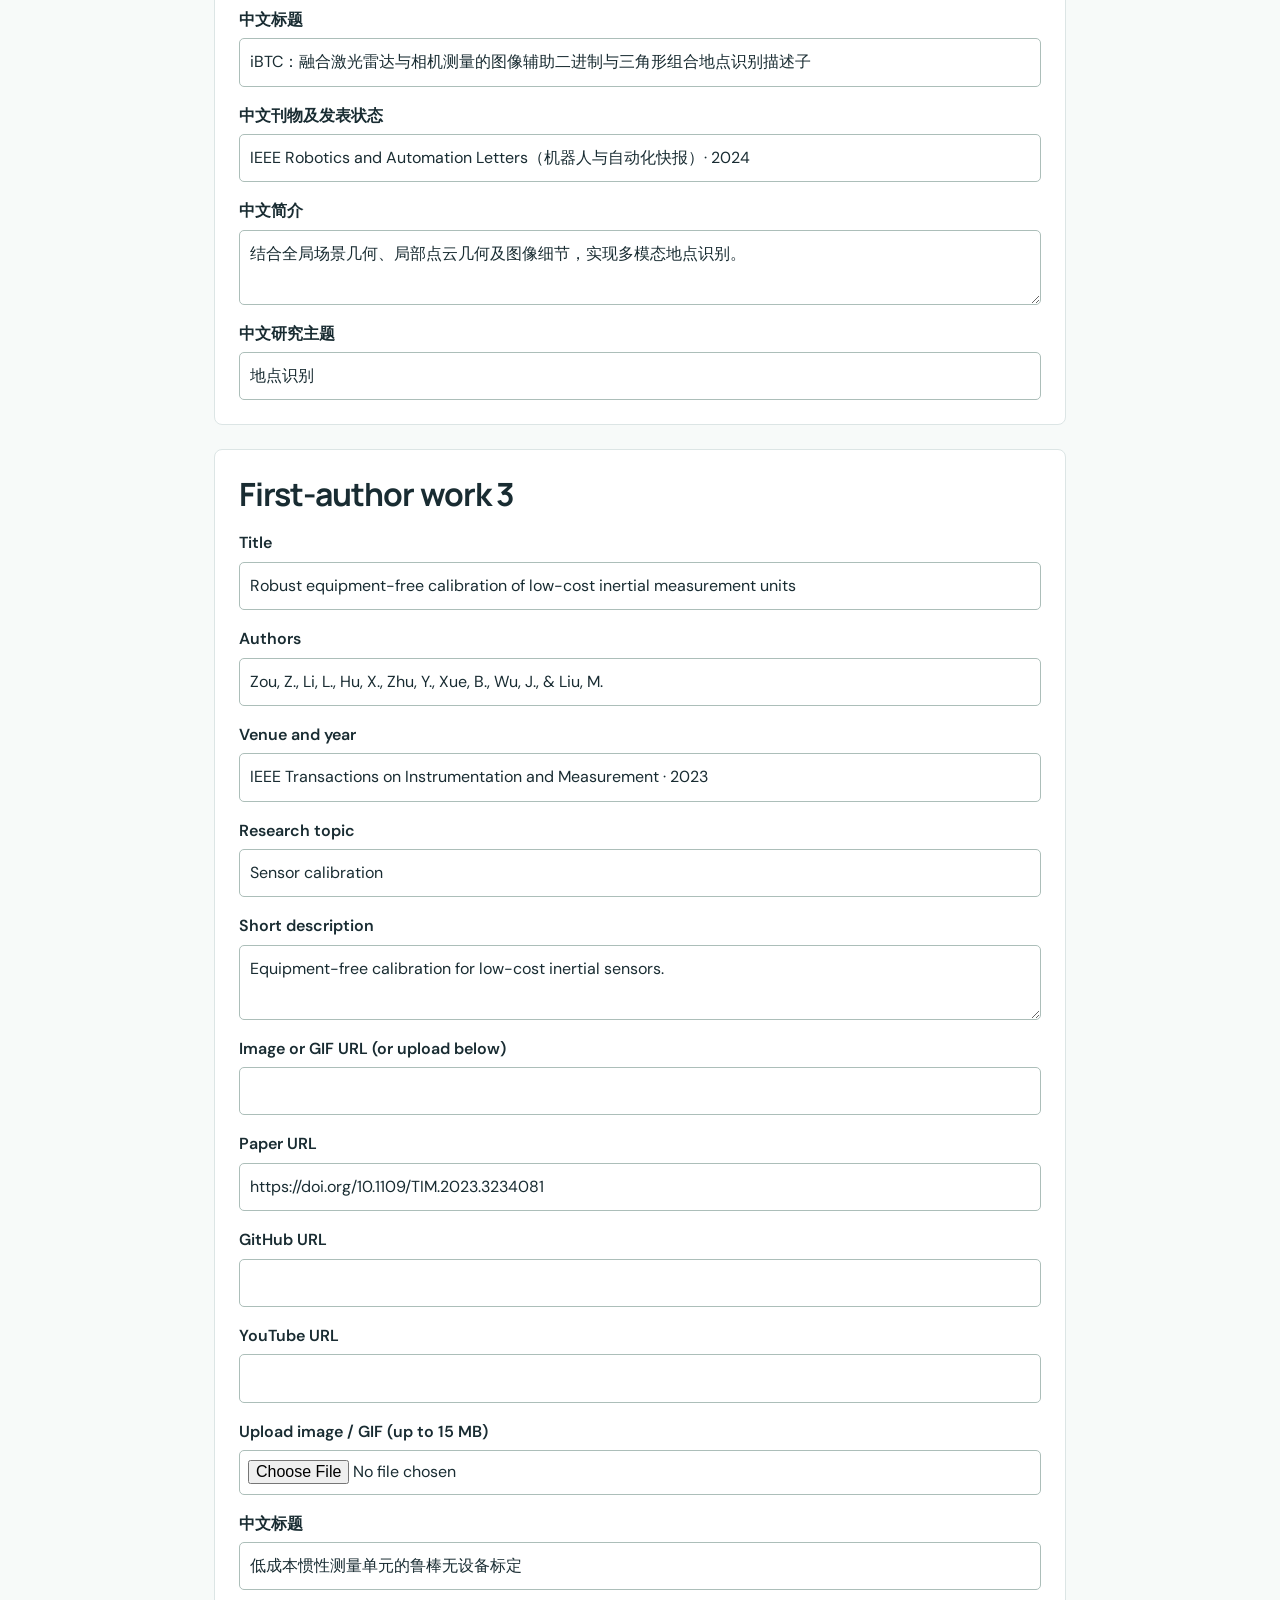
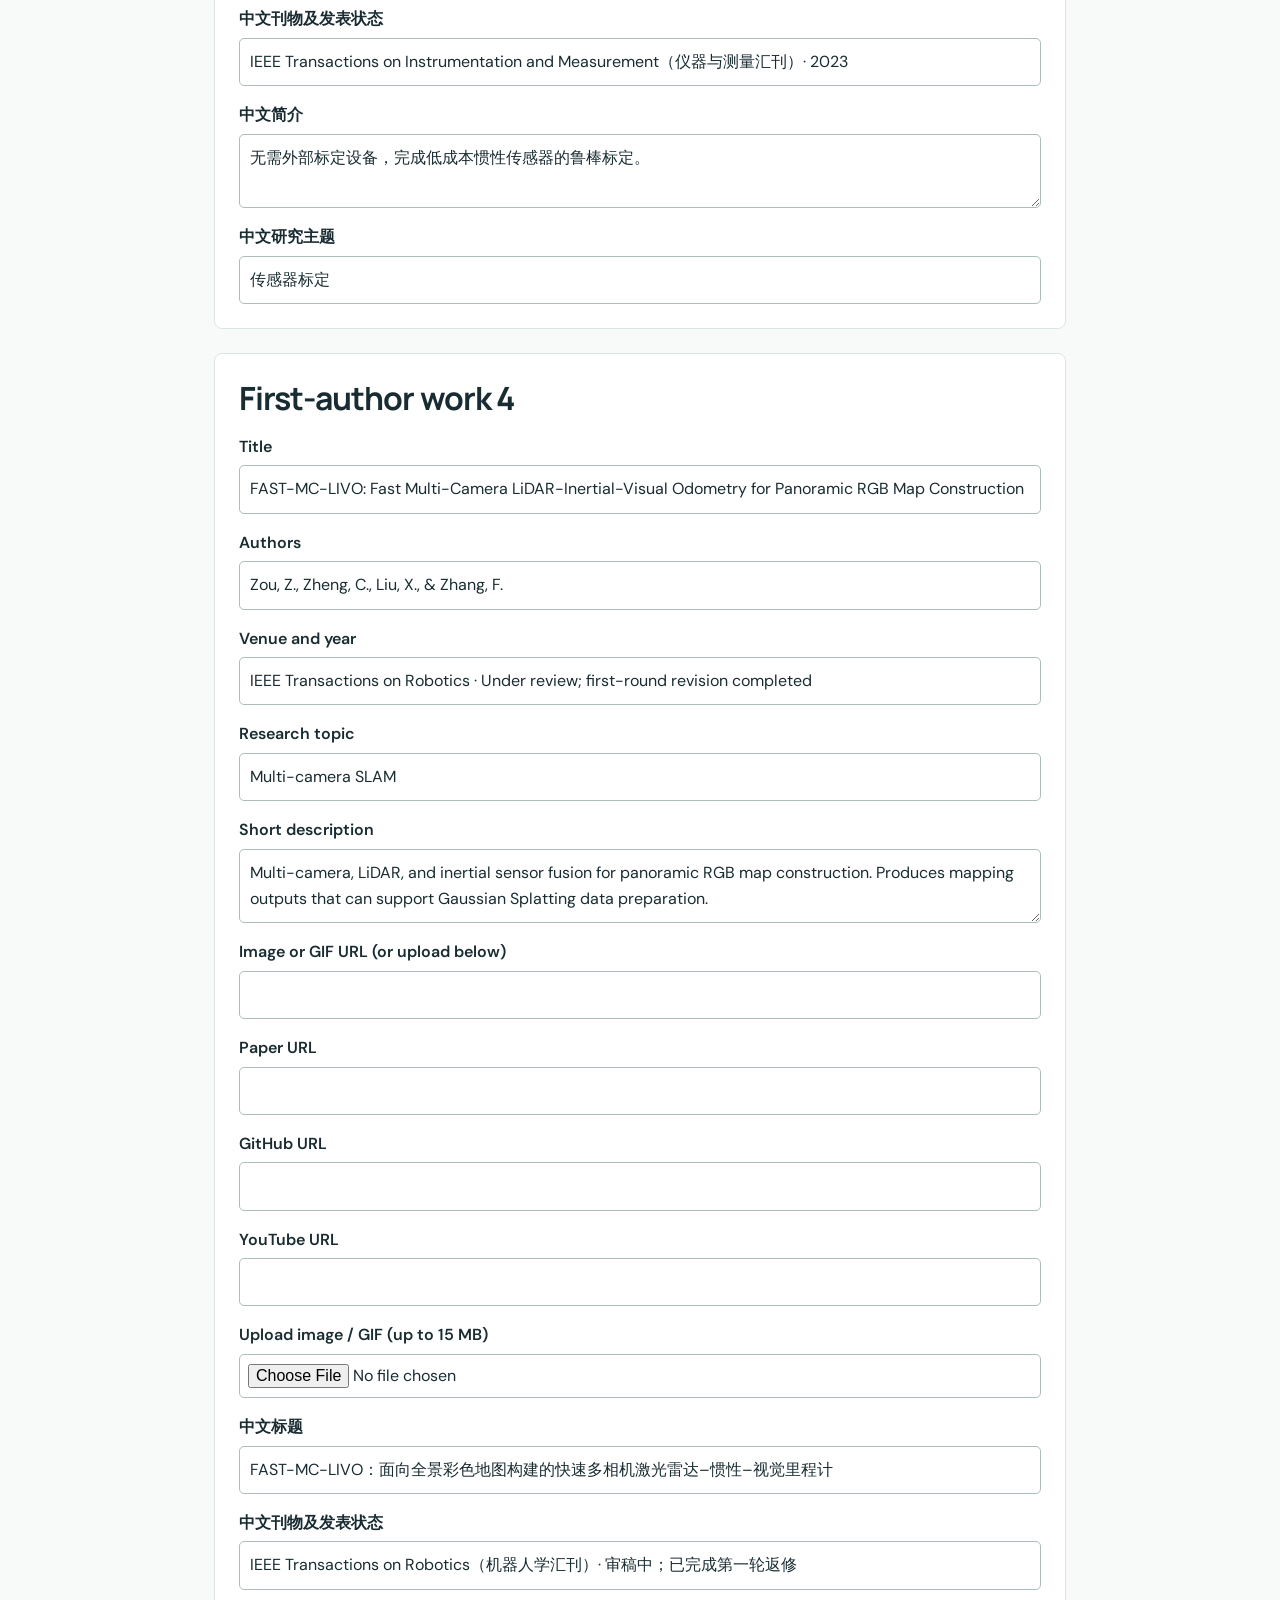
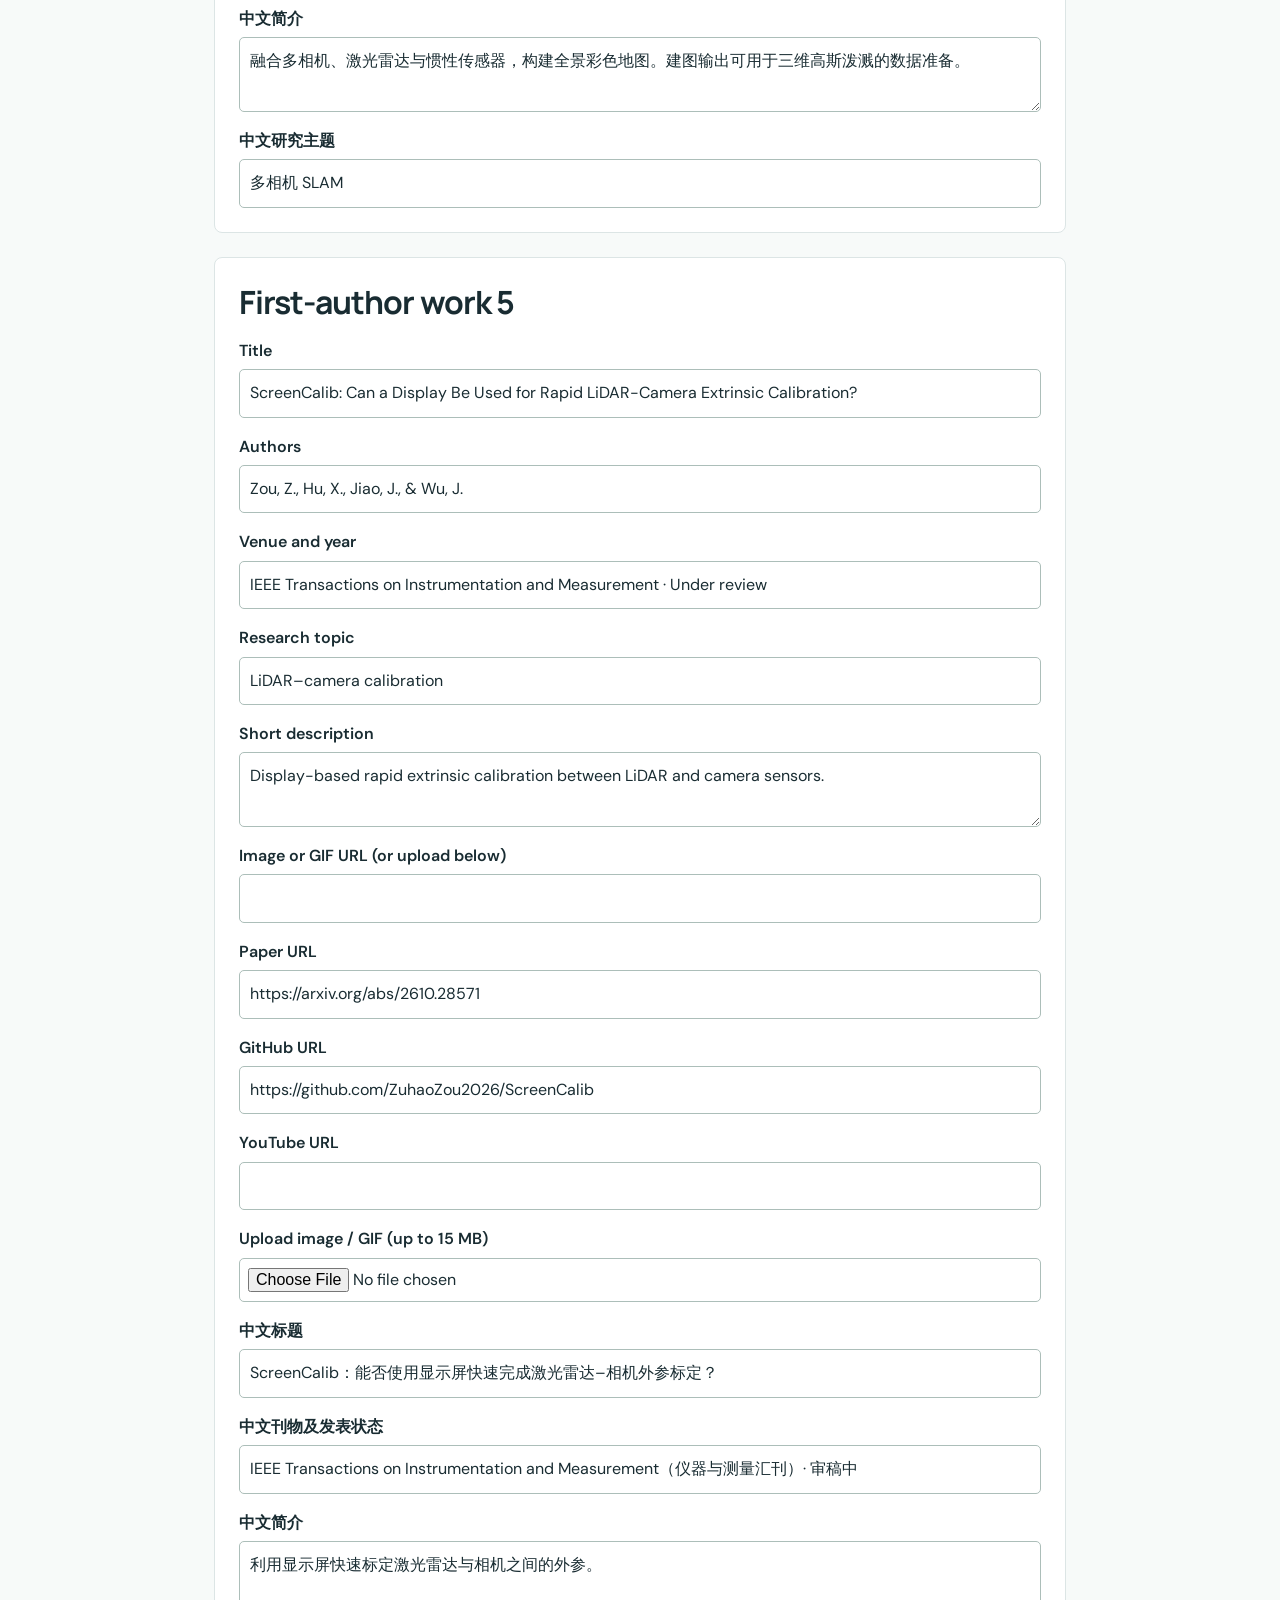
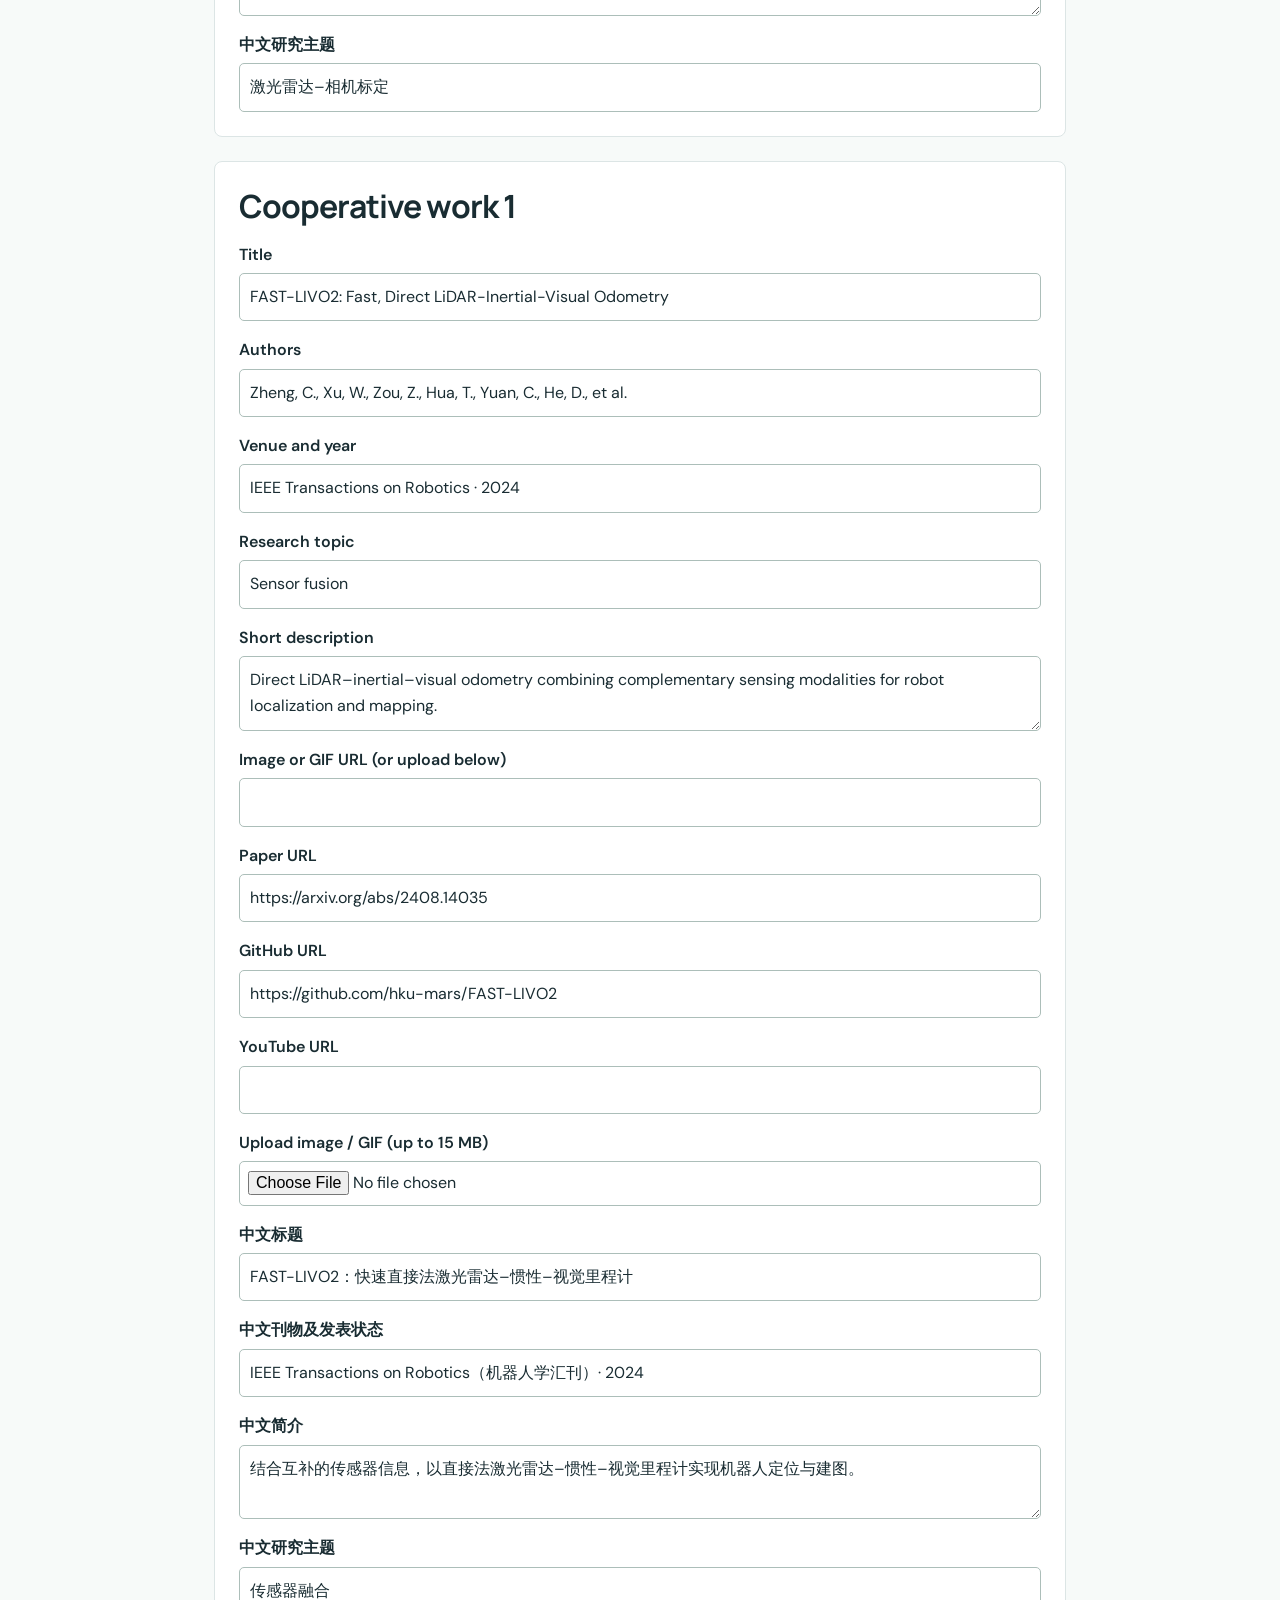
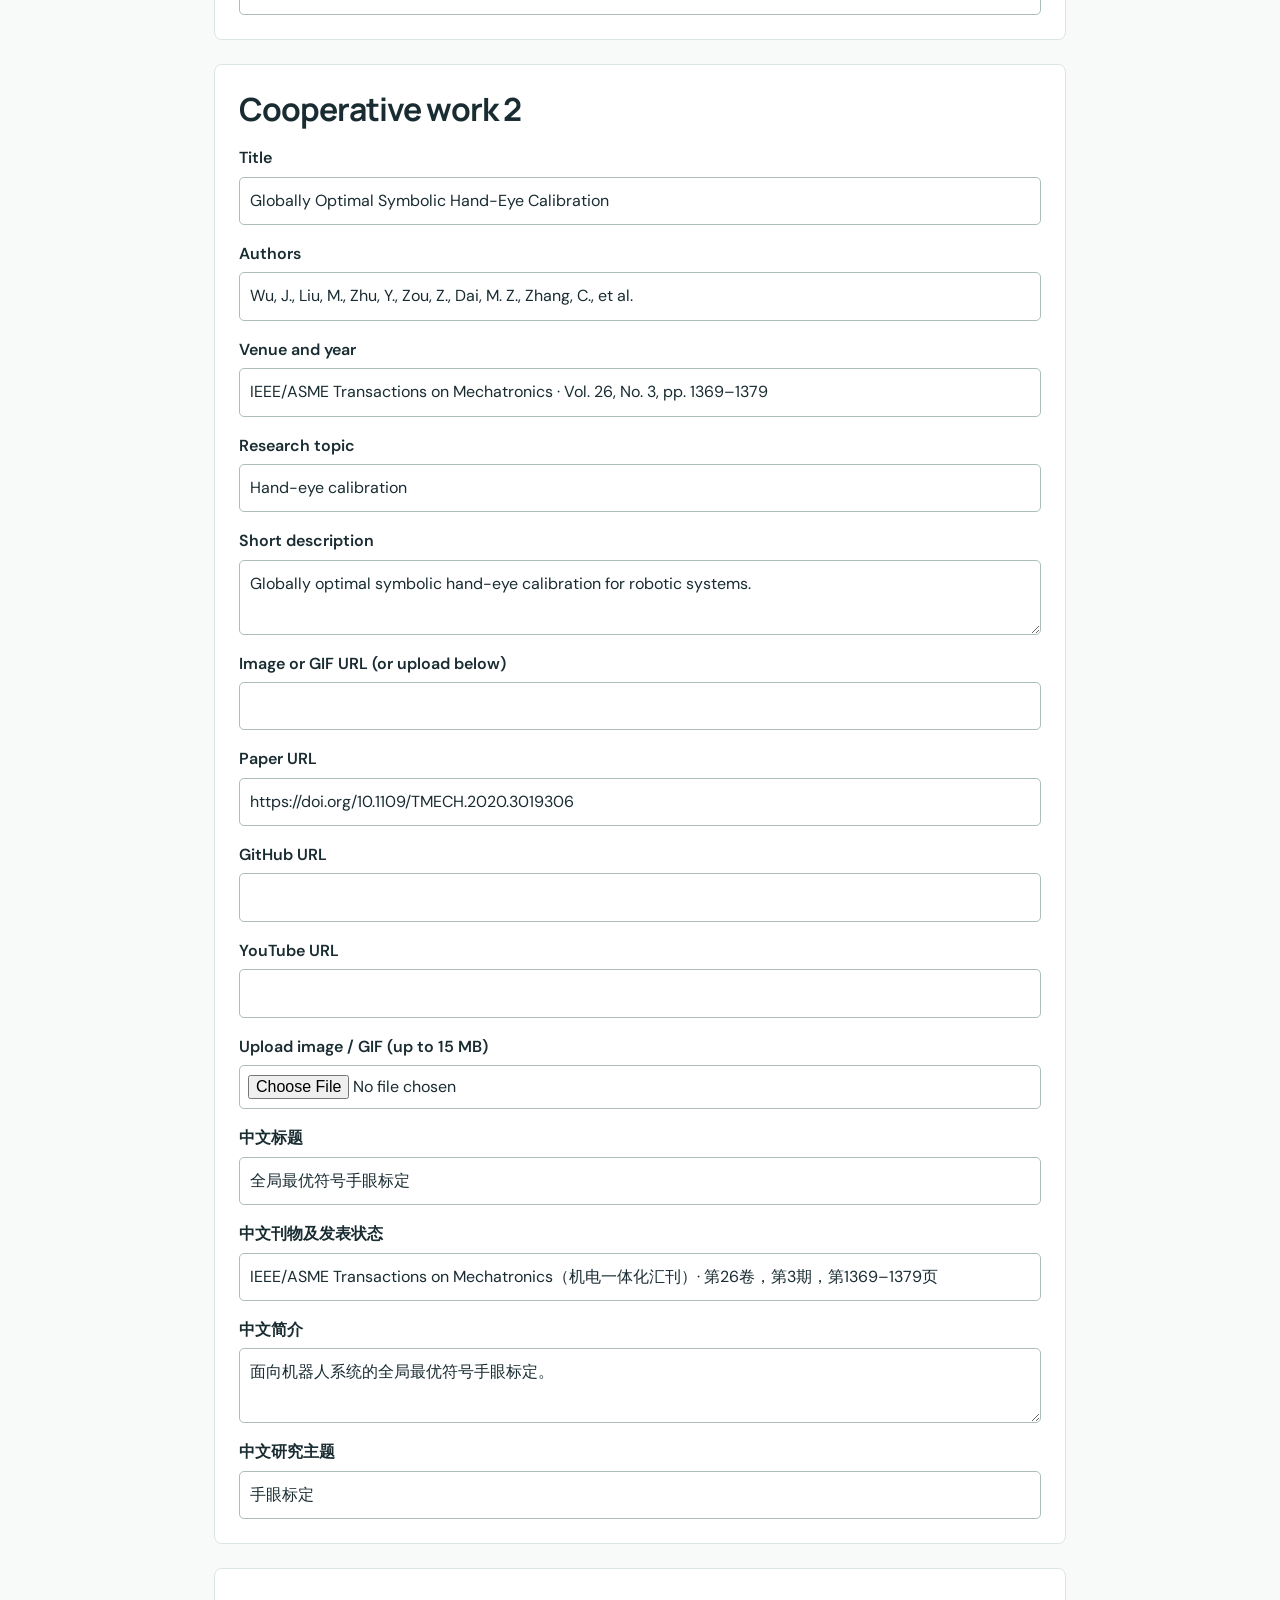
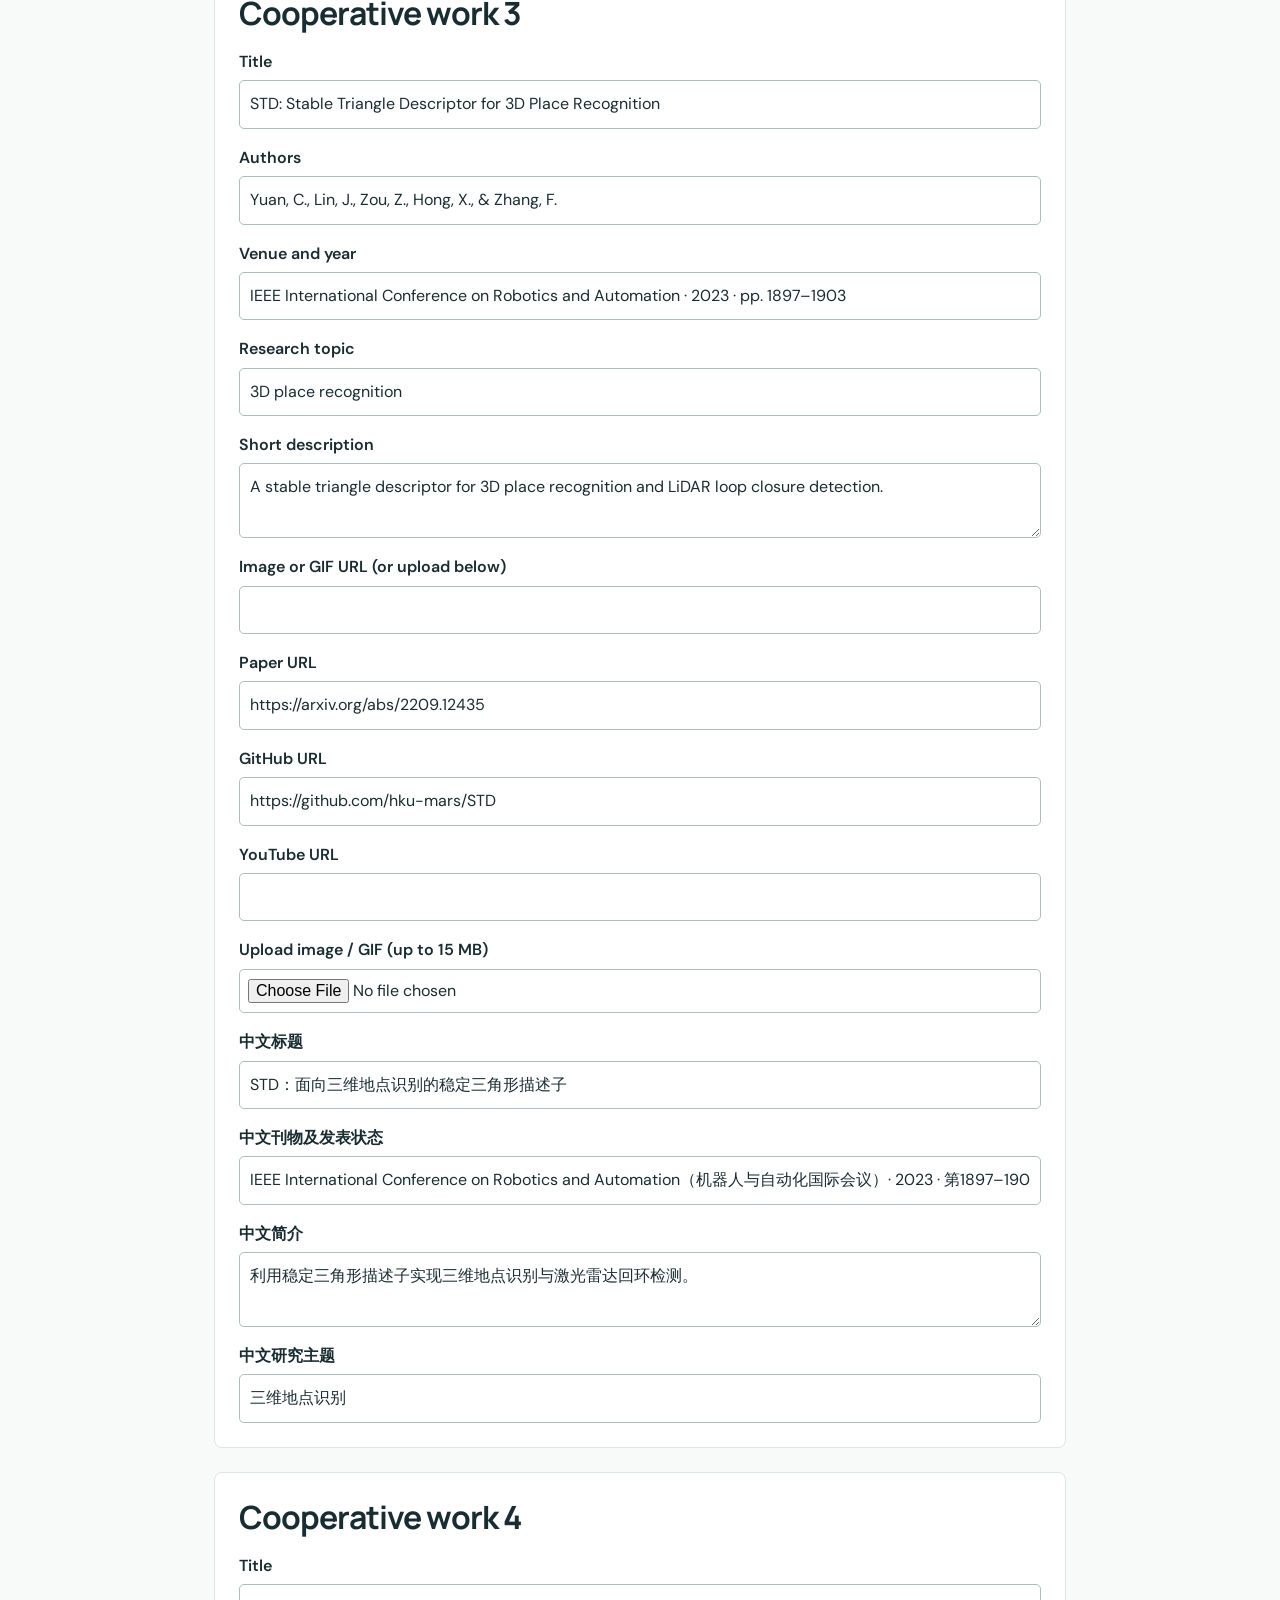
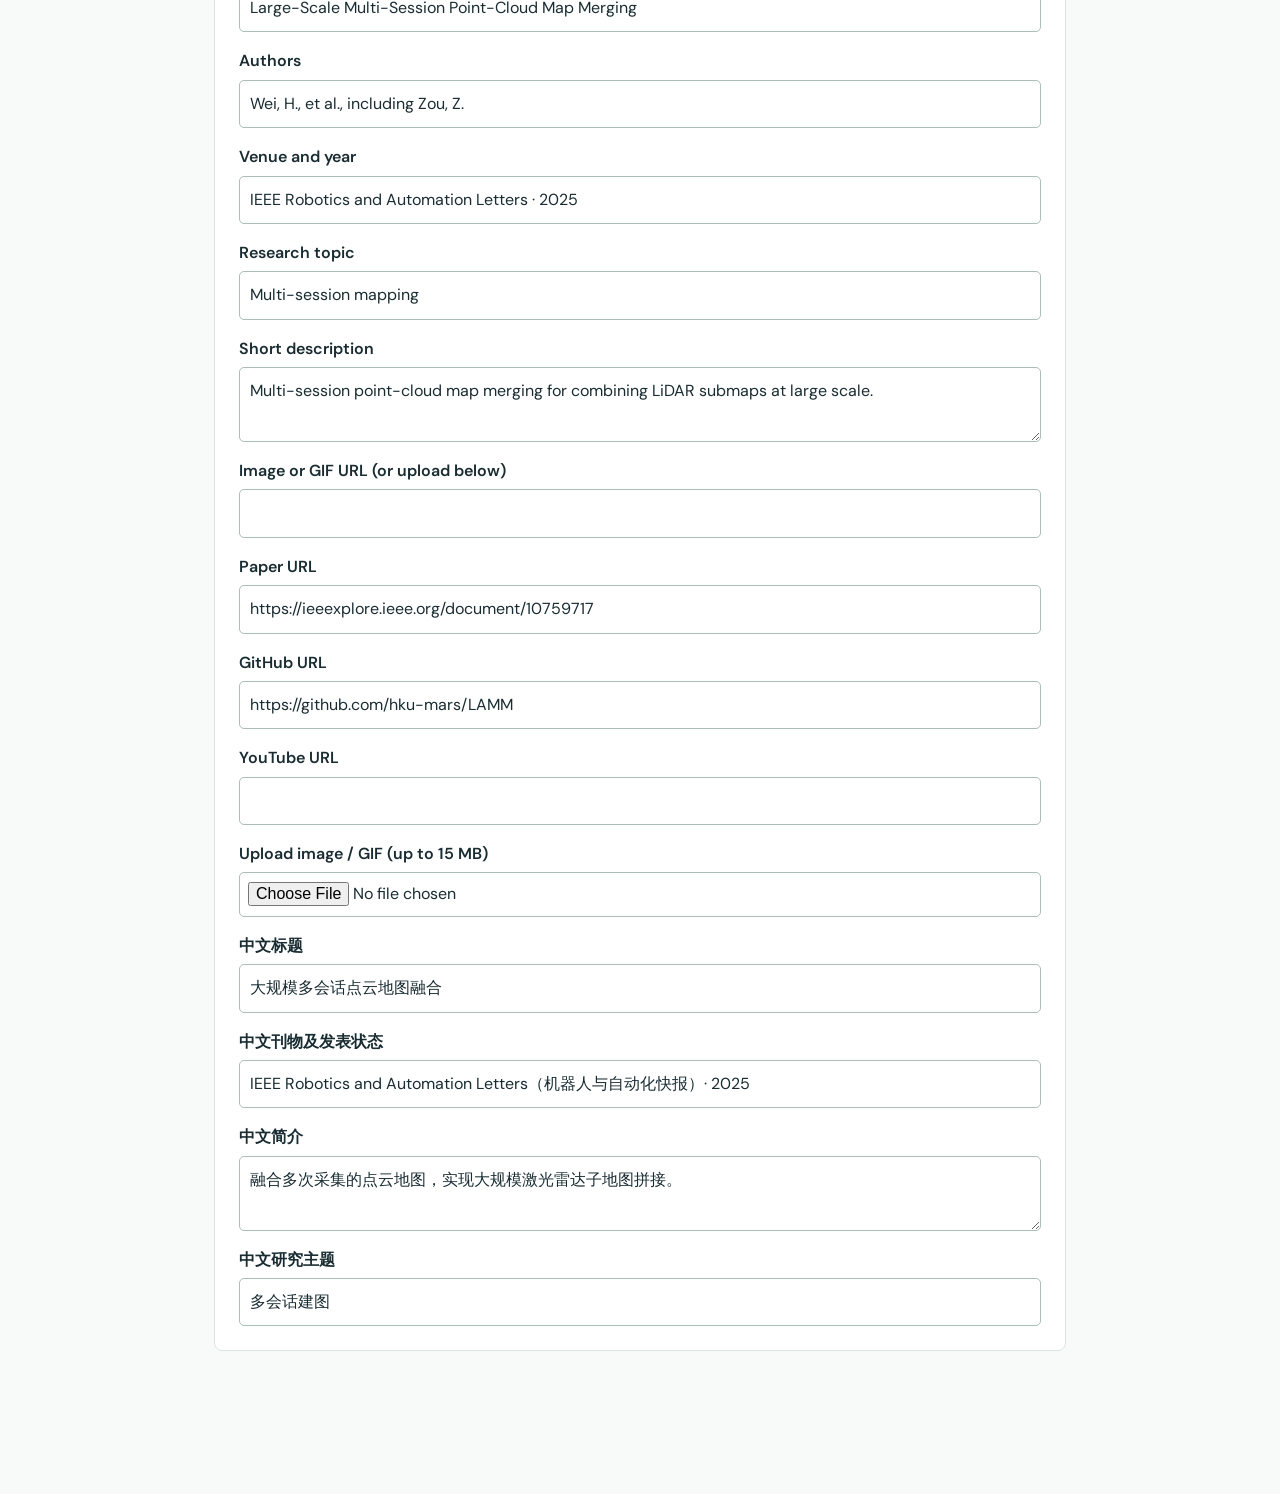
==== commit f36c4190: "Add files via upload" ====
--- a/edit.html
+++ b/edit.html
@@ -1 +1 @@
-<!doctype html><html lang="en"><head><meta charset="utf-8"><meta name="viewport" content="width=device-width,initial-scale=1"><title>Edit projects | Zuhao Zou</title><link rel="stylesheet" href="style.css"><meta name="robots" content="noindex"></head><body><main class="editor"><a href="index.html">Back to portfolio</a><h1 style="font-size:36px">Your research works</h1><p>Edit five first-author works and four cooperative works. Update each work’s details, add an image or animated GIF, and paste your project links.</p><div class="notice"><strong>This editor creates a private draft in this browser.</strong> It does not change the published website. Download <code>data.js</code>, replace the file in your website repository, and publish the update. Uploaded images are included in that file; GIF animation is preserved.</div><div id="editor"></div><div class="actions"><button id="preview">Preview draft</button><button id="download" class="primary">Download data.js</button><button id="reset">Reset draft</button><span id="status" role="status" aria-live="polite"></span></div></main><script src="data.js?v=publications-links-2"></script><script src="editor.js?v=publications-links-2"></script></body></html>+<!doctype html><html lang="en"><head><meta charset="utf-8"><meta name="viewport" content="width=device-width,initial-scale=1"><title>Edit projects | Zuhao Zou</title><link rel="stylesheet" href="style.css"><meta name="robots" content="noindex"></head><body><main class="editor"><a href="index.html">Back to portfolio</a><h1 style="font-size:36px">Your research works</h1><p>Edit five first-author works and four cooperative works. Update each work’s details, add an image or animated GIF, and paste your project links.</p><div class="notice"><strong>This editor creates a private draft in this browser.</strong> It does not change the published website. Download <code>data.js</code>, replace the file in your website repository, and publish the update. Uploaded images are included in that file; GIF animation is preserved.</div><div id="editor"></div><div class="actions"><button id="preview">Preview draft</button><button id="download" class="primary">Download data.js</button><button id="reset">Reset draft</button><span id="status" role="status" aria-live="polite"></span></div></main><script src="data.js?v=bilingual-1"></script><script src="translations.js?v=bilingual-1"></script><script src="editor.js?v=bilingual-1"></script></body></html>
--- a/style.css
+++ b/style.css
@@ -2,3 +2,5 @@
 :root{--ink:#192c32;--muted:#5e7279;--line:#dce5e5;--accent:#166e63;--bg:#f7faf9}*{box-sizing:border-box}html{scroll-behavior:smooth;scroll-padding-top:90px}body{margin:0;background:var(--bg);color:var(--ink);font:16px/1.65 'DM Sans',sans-serif}a{color:var(--accent);text-decoration:none}a:hover{text-decoration:underline}button,input,textarea{font:inherit}button,.button{display:inline-block;border:1px solid var(--line);padding:9px 16px;border-radius:6px;background:white;color:var(--ink);cursor:pointer}button:hover,.button:hover{border-color:var(--accent)}header{background:#f7faf9f5;border-bottom:1px solid var(--line);position:sticky;top:0;z-index:2}.nav{max-width:1150px;margin:auto;display:flex;align-items:center;justify-content:space-between;gap:24px;padding:21px 32px}.brand{font-weight:800;color:var(--ink)}nav{display:flex;gap:28px;font-size:14px}nav a{color:var(--muted)}main{max-width:1150px;margin:auto;padding:0 32px}.hero{display:grid;grid-template-columns:1fr 270px;gap:85px;align-items:center;padding:86px 0 70px}.eyebrow{text-transform:uppercase;letter-spacing:.15em;font-size:13px;font-weight:700;color:var(--accent)}h1,h2,h3{font-family:Manrope,sans-serif;line-height:1.25}h1{font-size:clamp(40px,6vw,66px);letter-spacing:-.05em;margin:18px 0 12px}h1 span{font-size:28px;font-weight:500;letter-spacing:0;color:var(--muted);display:block;margin-top:12px}.intro{font-size:20px;max-width:640px;color:var(--muted)}.portrait{width:100%;aspect-ratio:1;object-fit:cover;border-radius:12px}.caption{font-size:14px;color:var(--muted);margin-top:12px}.links{display:flex;flex-wrap:wrap;gap:10px;margin-top:24px}.primary{background:var(--ink);color:white;border-color:var(--ink)}section{padding:58px 0;border-top:1px solid var(--line)}.section-head{display:flex;justify-content:space-between;align-items:end;gap:24px;margin-bottom:30px}h2{font-size:32px;letter-spacing:-.03em;margin:0 0 8px}p{margin:0 0 14px}.muted{color:var(--muted)}.work{display:grid;grid-template-columns:340px 1fr;gap:34px;padding:28px 0;border-bottom:1px solid var(--line)}.work:last-child{border-bottom:0}.media{background:#e7f0ed;border-radius:8px;aspect-ratio:16/10;display:flex;align-items:center;justify-content:center;overflow:hidden;position:relative}.media img{width:100%;height:100%;object-fit:contain}.placeholder{text-align:center;color:#52746e}.placeholder svg{display:block;margin:0 auto 12px}.placeholder small{display:block;font-size:13px;color:#6c847f}.tag{font-size:13px;color:var(--accent);font-weight:700;letter-spacing:.04em}h3{font-size:22px;margin:10px 0 12px}.venue{font-size:14px;color:var(--muted)}.work .links{margin-top:18px}.work .button{font-size:14px;padding:6px 12px}.empty-links{font-size:14px;color:var(--muted);margin-top:18px}.rows{display:grid;gap:30px}.row{display:grid;grid-template-columns:190px 1fr;gap:36px}.row h3{margin:0 0 6px;font-size:20px}.date{color:var(--muted);font-size:14px;padding-top:4px}.skills{display:flex;flex-wrap:wrap;gap:10px}.skill{padding:10px 18px;background:#e8efed;border-radius:5px}.contact{padding-bottom:65px}.contact a{font-size:22px}footer{max-width:1150px;margin:auto;padding:24px 32px;border-top:1px solid var(--line);display:flex;justify-content:space-between;font-size:14px;color:var(--muted)}:focus-visible{outline:3px solid #369a89;outline-offset:4px}.notice{padding:12px 20px;background:#e1eee8;border-radius:6px;margin-bottom:24px}.editor{max-width:900px;padding:40px 24px;margin:auto}.edit-card{border:1px solid var(--line);border-radius:8px;padding:24px;margin:24px 0;background:white}label{display:block;font-weight:600;margin:16px 0 5px}input,textarea{display:block;width:100%;padding:10px;border:1px solid #acbeb9;border-radius:5px;color:var(--ink);background:white}input[type=file]{padding:8px}.actions{position:sticky;bottom:0;padding:16px;background:#f7faf9f5;display:flex;flex-wrap:wrap;gap:12px;border-top:1px solid var(--line)}.edit-preview{max-height:180px;max-width:100%;margin-top:12px}.skip{position:absolute;left:-9999px}.skip:focus{left:10px;top:10px;background:white;z-index:5}@media(max-width:760px){.nav{padding:16px 20px;flex-wrap:wrap;gap:10px}nav{gap:18px;font-size:13px}main{padding:0 22px}.hero{grid-template-columns:1fr;gap:30px;padding:48px 0}.hero aside{max-width:200px;grid-row:1}.portrait{aspect-ratio:1.2}.intro{font-size:18px}.work{grid-template-columns:1fr;gap:20px}.row{grid-template-columns:1fr;gap:8px}.section-head{display:block}section{padding:40px 0}footer{padding:24px 22px;gap:20px}.contact a{font-size:18px}}@media(prefers-reduced-motion:reduce){html{scroll-behavior:auto}}
 /* University affiliations */
 .university-heading{display:flex;align-items:center;gap:20px}.university-logo{width:140px;height:56px;object-fit:contain;flex:0 0 140px;background:#fff;padding:6px;border-radius:4px}.ucl-logo{background:#36134f;padding:12px}.university-ranking{font-size:16px;font-weight:500;color:var(--muted)}.inline-university img{display:inline-block;vertical-align:middle;width:83px;height:20px;object-fit:contain;margin-right:6px}.inline-university{display:inline}.caption .inline-university img{width:62px;height:16px}@media(max-width:760px){.university-heading{gap:14px}.university-logo{width:100px;flex-basis:100px;height:48px}.row h3{font-size:18px}.university-ranking{display:block;font-size:14px;margin-top:6px}}
+
+.nav nav{margin-left:auto}.language-toggle{flex-shrink:0;font-size:14px;padding:6px 12px;min-width:64px;border-color:#166e63;color:#166e63}.wechat-top{display:flex;align-items:center;justify-content:space-between;gap:24px}dialog{max-width:min(440px,calc(100vw - 32px));width:100%;padding:28px;border:1px solid var(--line);border-radius:12px;color:var(--ink);background:var(--bg)}dialog::backdrop{background:#152c3277}#wechat-id{overflow-wrap:anywhere;user-select:text;font-size:20px;margin-top:18px}#wechat-qr{max-width:260px;width:100%;height:auto;margin:12px auto}#wechat-status{margin:12px 0 0;font-size:14px}.original-title{font-size:14px;color:var(--muted)}html[lang="zh-CN"] body{font-family:'PingFang SC','Microsoft YaHei','DM Sans',sans-serif}html[lang="zh-CN"] .eyebrow{letter-spacing:.08em}@media(max-width:760px){.nav .brand{order:0}.nav .language-toggle{order:1;margin-left:auto}.nav nav{order:2;width:100%;justify-content:space-between;margin-left:0}.nav{gap:12px}}
